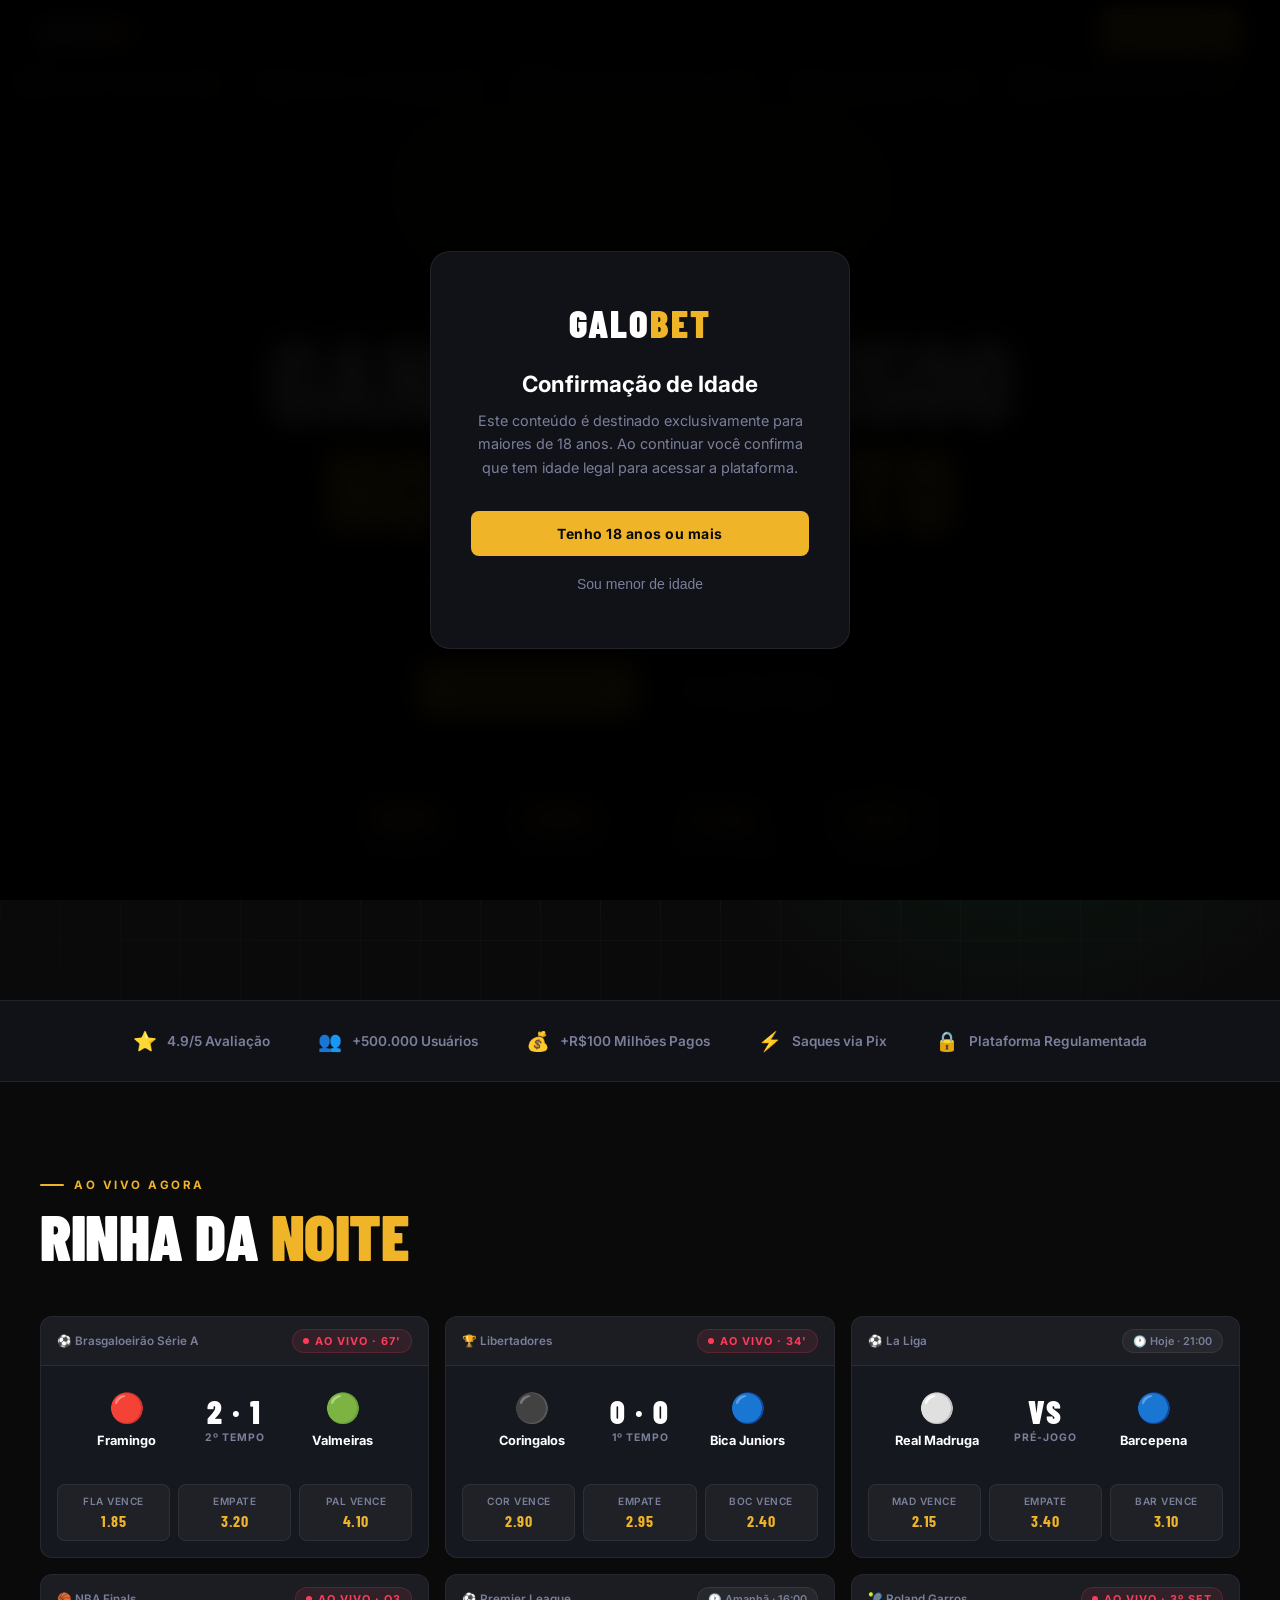
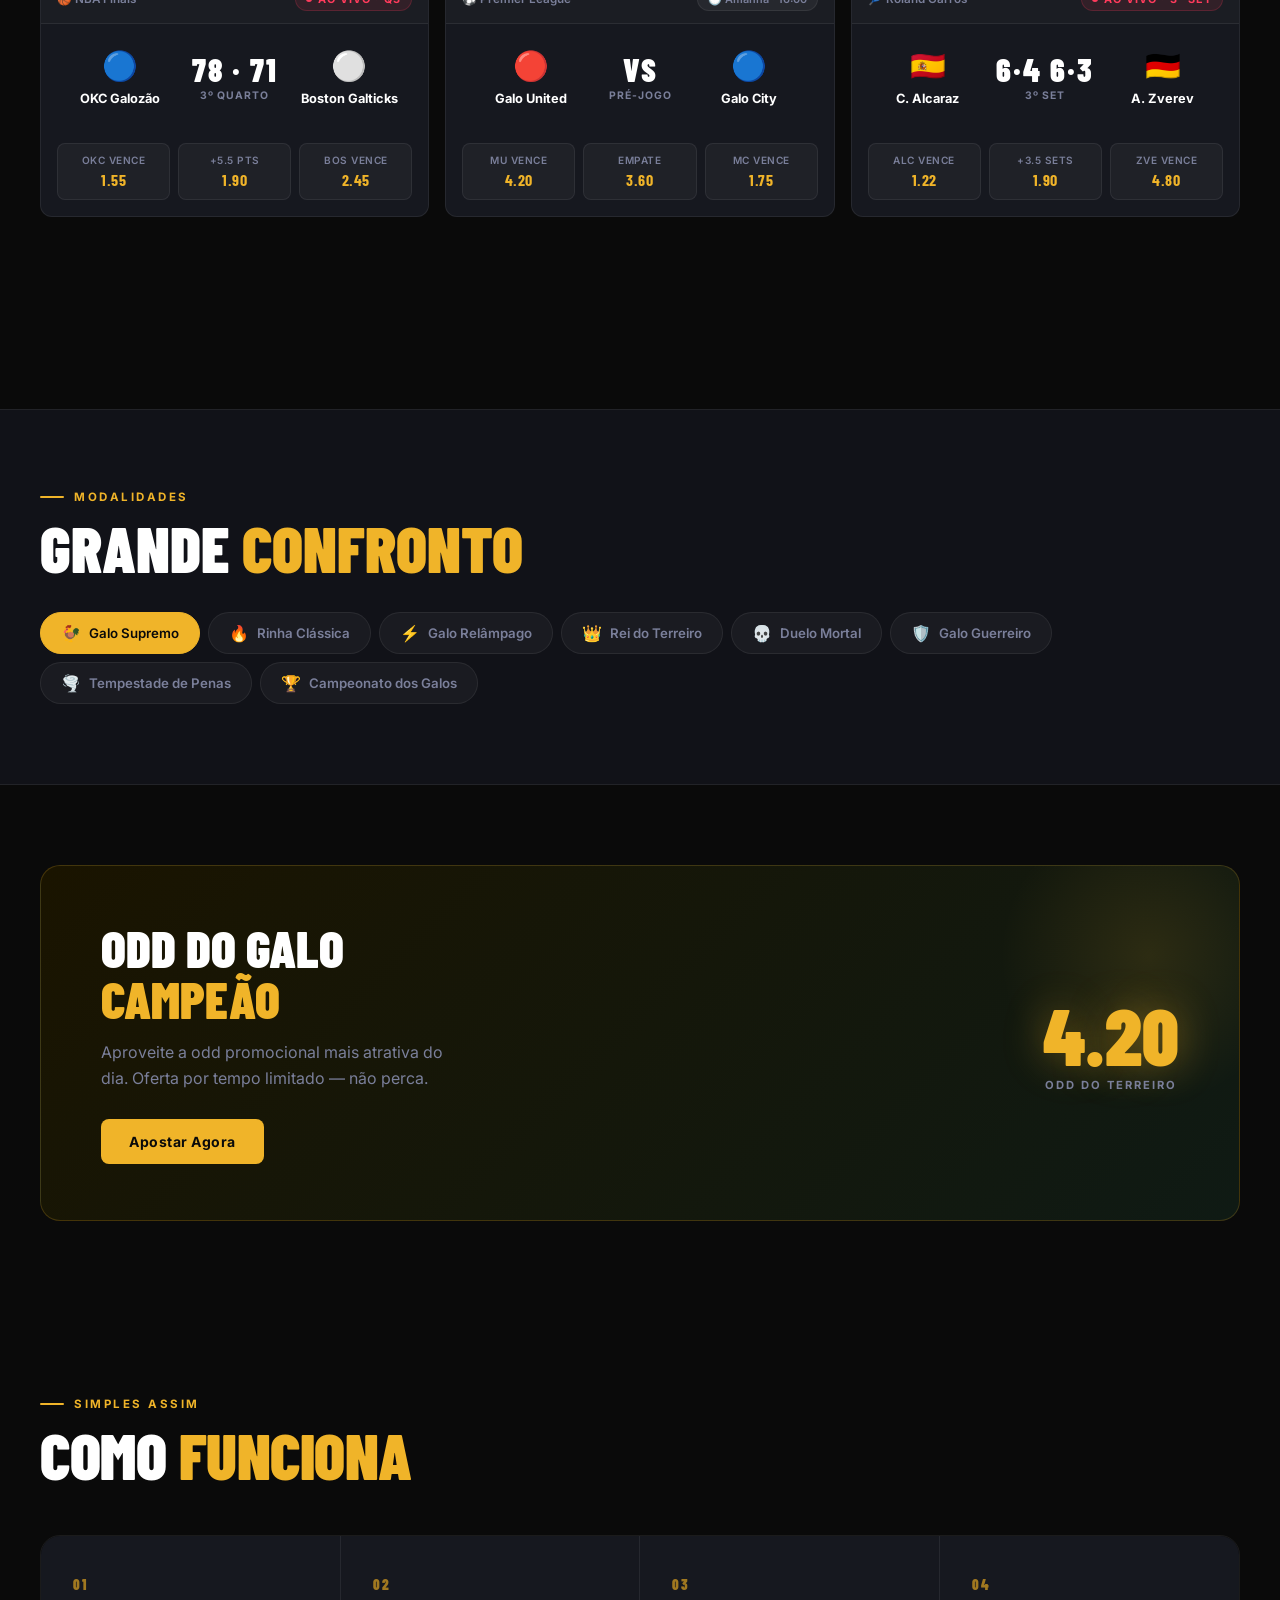
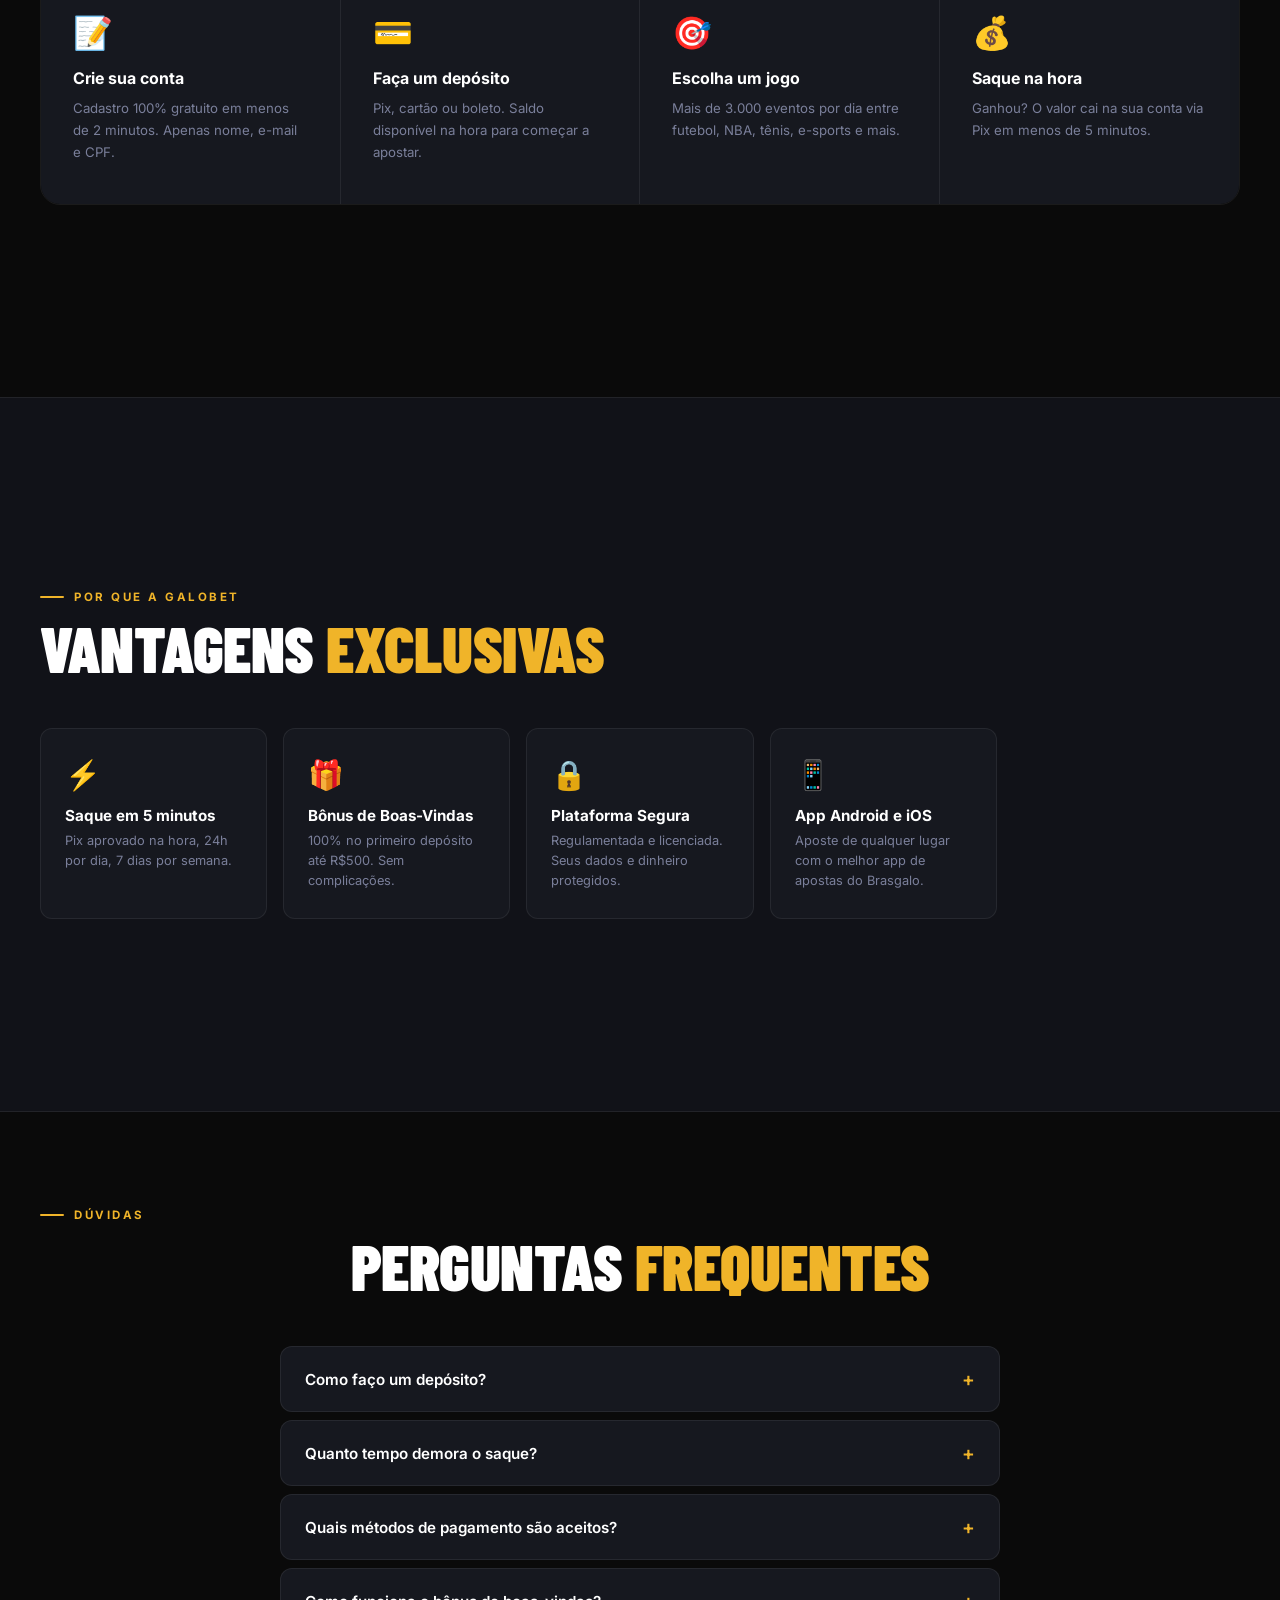
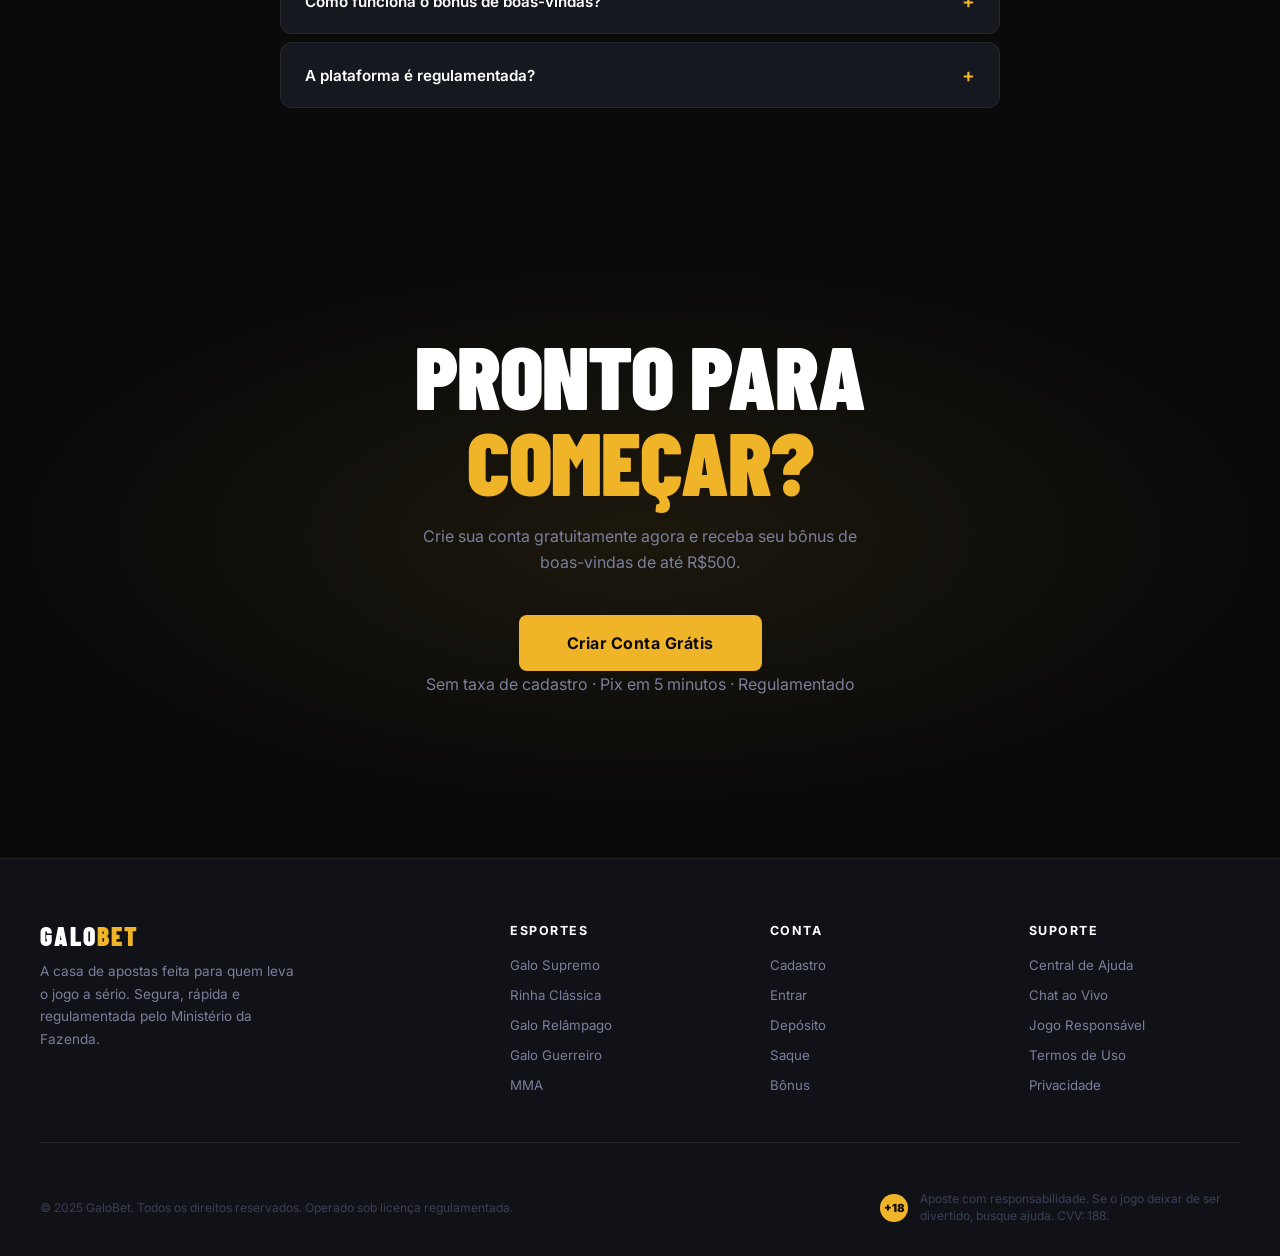
==== index.html @ be224ab7 "Deploy: prepara projeto para Vercel" ====
<!DOCTYPE html>
<html lang="pt-BR">
<head>
<meta charset="UTF-8"/>
<meta name="viewport" content="width=device-width, initial-scale=1.0"/>
<title>GaloBet – Aposte com Garra</title>
<link href="https://fonts.googleapis.com/css2?family=Oswald:wght@400;500;600;700&family=Inter:wght@400;500;600;700&family=Barlow+Condensed:wght@700;800;900&display=swap" rel="stylesheet"/>
<style>
  *, *::before, *::after { box-sizing: border-box; margin: 0; padding: 0; }

  :root {
    --black:    #0a0a0a;
    --surface:  #111218;
    --card:     #16181f;
    --border:   rgba(255,255,255,0.07);
    --gold:     #f0b429;
    --gold-dim: #a07820;
    --green:    #1fc86b;
    --red:      #ff3b5c;
    --white:    #ffffff;
    --muted:    #7a7f9a;
    --font-display: 'Barlow Condensed', 'Oswald', sans-serif;
    --font-body:    'Inter', sans-serif;
    --radius:   12px;
    --radius-lg: 20px;
  }

  html { scroll-behavior: smooth; }

  body {
    background: var(--black);
    color: var(--white);
    font-family: var(--font-body);
    overflow-x: hidden;
    -webkit-font-smoothing: antialiased;
  }

  a { text-decoration: none; color: inherit; }
  ul { list-style: none; }
  img { display: block; max-width: 100%; }

  /* ─── AGE GATE ─── */
  #ageGate {
    position: fixed; inset: 0;
    background: rgba(0,0,0,.96);
    backdrop-filter: blur(12px);
    display: flex; align-items: center; justify-content: center;
    z-index: 9999;
    padding: 20px;
  }
  .age-modal {
    background: var(--surface);
    border: 1px solid var(--border);
    border-radius: var(--radius-lg);
    padding: 48px 40px;
    max-width: 420px;
    width: 100%;
    text-align: center;
  }
  .age-logo {
    font-family: var(--font-display);
    font-size: 2.4rem;
    font-weight: 900;
    letter-spacing: 2px;
    margin-bottom: 24px;
  }
  .age-logo span { color: var(--gold); }
  .age-modal h2 { font-size: 1.4rem; margin-bottom: 12px; }
  .age-modal p { color: var(--muted); font-size: .9rem; line-height: 1.6; margin-bottom: 32px; }
  .age-buttons { display: flex; flex-direction: column; gap: 12px; }

  /* ─── BUTTONS ─── */
  .btn-primary {
    display: inline-flex; align-items: center; justify-content: center; gap: 8px;
    background: var(--gold);
    color: var(--black);
    font-family: var(--font-body);
    font-weight: 700;
    font-size: .875rem;
    letter-spacing: .5px;
    padding: 14px 28px;
    border-radius: 8px;
    border: none;
    cursor: pointer;
    transition: background .2s, transform .15s, box-shadow .2s;
  }
  .btn-primary:hover { background: #ffc835; transform: translateY(-1px); box-shadow: 0 8px 24px rgba(240,180,41,.3); }
  .btn-outline {
    display: inline-flex; align-items: center; justify-content: center;
    background: transparent;
    color: var(--white);
    font-family: var(--font-body);
    font-weight: 600;
    font-size: .875rem;
    padding: 13px 28px;
    border-radius: 8px;
    border: 1px solid rgba(255,255,255,.2);
    cursor: pointer;
    transition: border-color .2s, background .2s;
  }
  .btn-outline:hover { border-color: rgba(255,255,255,.5); background: rgba(255,255,255,.05); }
  .btn-ghost {
    background: transparent; border: none;
    color: var(--muted); font-size: .875rem; font-weight: 500; cursor: pointer;
    padding: 8px; transition: color .2s;
  }
  .btn-ghost:hover { color: var(--white); }

  /* ─── NAV ─── */
  nav {
    position: fixed; top: 0; left: 0; right: 0; z-index: 100;
    display: flex; align-items: center; justify-content: space-between;
    padding: 0 40px;
    height: 64px;
    background: rgba(10,10,10,.85);
    backdrop-filter: blur(16px);
    border-bottom: 1px solid var(--border);
  }
  .logo {
    font-family: var(--font-display);
    font-size: 1.6rem;
    font-weight: 900;
    letter-spacing: 2px;
    line-height: 1;
  }
  .logo span { color: var(--gold); }
  .nav-links { display: flex; gap: 32px; }
  .nav-links a {
    font-size: .85rem; font-weight: 500; letter-spacing: .3px;
    color: var(--muted); transition: color .2s;
  }
  .nav-links a:hover { color: var(--white); }
  .nav-right { display: flex; gap: 10px; align-items: center; }

  /* ─── TICKER ─── */
  .ticker-wrap {
    margin-top: 64px;
    background: var(--surface);
    border-bottom: 1px solid var(--border);
    overflow: hidden;
    padding: 10px 0;
  }
  .ticker-track {
    display: flex; gap: 0;
    animation: ticker 32s linear infinite;
    white-space: nowrap;
  }
  .ticker-item {
    display: inline-flex; align-items: center; gap: 6px;
    font-size: .78rem; font-weight: 500;
    color: var(--muted);
    padding: 0 24px;
    border-right: 1px solid var(--border);
  }
  .ticker-item strong { color: var(--gold); }
  .ticker-live { color: var(--green); font-weight: 700; font-size: .7rem; letter-spacing: .5px; }
  @keyframes ticker { 0% { transform: translateX(0); } 100% { transform: translateX(-50%); } }

  /* ─── HERO ─── */
  .hero {
    min-height: 100vh;
    display: flex; flex-direction: column; align-items: center; justify-content: center;
    text-align: center;
    padding: 120px 40px 80px;
    position: relative;
    overflow: hidden;
  }
  .hero::before {
    content: '';
    position: absolute; inset: 0;
    background: 
      radial-gradient(ellipse 80% 60% at 50% 10%, rgba(240,180,41,.12) 0%, transparent 70%),
      radial-gradient(ellipse 40% 40% at 80% 80%, rgba(31,200,107,.06) 0%, transparent 60%);
    pointer-events: none;
  }
  .hero-grid-bg {
    position: absolute; inset: 0;
    background-image: 
      linear-gradient(rgba(255,255,255,.03) 1px, transparent 1px),
      linear-gradient(90deg, rgba(255,255,255,.03) 1px, transparent 1px);
    background-size: 60px 60px;
    pointer-events: none;
    mask-image: radial-gradient(ellipse 80% 80% at 50% 50%, black 40%, transparent 100%);
  }
  .hero-eyebrow {
    display: inline-flex; align-items: center; gap: 8px;
    background: rgba(240,180,41,.1);
    border: 1px solid rgba(240,180,41,.25);
    color: var(--gold);
    font-size: .78rem; font-weight: 700; letter-spacing: 1.5px;
    text-transform: uppercase;
    padding: 6px 16px; border-radius: 100px;
    margin-bottom: 28px;
    position: relative;
  }
  .hero h1 {
    font-family: var(--font-display);
    font-size: clamp(3.5rem, 9vw, 8rem);
    font-weight: 900;
    line-height: .95;
    letter-spacing: -1px;
    text-transform: uppercase;
    margin-bottom: 24px;
    position: relative;
  }
  .hero h1 em {
    font-style: normal;
    color: var(--gold);
    display: block;
  }
  .hero-sub {
    font-size: clamp(.95rem, 2vw, 1.1rem);
    color: var(--muted);
    max-width: 520px;
    line-height: 1.65;
    margin-bottom: 40px;
    position: relative;
  }
  .hero-cta {
    display: flex; gap: 12px; flex-wrap: wrap; justify-content: center;
    margin-bottom: 64px;
    position: relative;
  }
  .hero-cta .btn-primary { padding: 16px 36px; font-size: 1rem; }
  .hero-cta .btn-outline { padding: 15px 36px; font-size: 1rem; }
  .hero-stats {
    display: flex; gap: 0;
    border: 1px solid var(--border);
    border-radius: var(--radius);
    overflow: hidden;
    position: relative;
  }
  .stat-item {
    padding: 20px 36px;
    text-align: center;
    border-right: 1px solid var(--border);
    background: rgba(255,255,255,.03);
  }
  .stat-item:last-child { border-right: none; }
  .stat-num {
    font-family: var(--font-display);
    font-size: 2rem; font-weight: 700;
    color: var(--gold);
    line-height: 1;
    margin-bottom: 4px;
  }
  .stat-label { font-size: .75rem; color: var(--muted); font-weight: 500; letter-spacing: .5px; }

  /* ─── TRUST BAR ─── */
  .trust-bar {
    background: var(--surface);
    border-top: 1px solid var(--border);
    border-bottom: 1px solid var(--border);
    padding: 28px 40px;
    display: flex; justify-content: center; align-items: center;
    gap: 48px; flex-wrap: wrap;
  }
  .trust-item {
    display: flex; align-items: center; gap: 10px;
    font-size: .85rem; font-weight: 600; color: var(--muted);
  }
  .trust-icon { font-size: 1.2rem; }

  /* ─── SECTION BASE ─── */
  .section {
    padding: 96px 40px;
    max-width: 1280px;
    margin: 0 auto;
  }
  .section-full { padding: 96px 0; }
  .section-label {
    font-size: .72rem; font-weight: 700;
    letter-spacing: 2.5px; text-transform: uppercase;
    color: var(--gold);
    margin-bottom: 12px;
    display: flex; align-items: center; gap: 10px;
  }
  .section-label::before {
    content: '';
    display: inline-block;
    width: 24px; height: 2px;
    background: var(--gold);
    border-radius: 2px;
  }
  .section h2 {
    font-family: var(--font-display);
    font-size: clamp(2.4rem, 5vw, 4.5rem);
    font-weight: 900;
    text-transform: uppercase;
    line-height: 1;
    letter-spacing: -.5px;
    margin-bottom: 48px;
  }
  .section h2 em { font-style: normal; color: var(--gold); }

  /* ─── MATCHES ─── */
  .matches-grid {
    display: grid;
    grid-template-columns: repeat(auto-fill, minmax(340px, 1fr));
    gap: 16px;
  }
  .match-card {
    background: var(--card);
    border: 1px solid var(--border);
    border-radius: var(--radius);
    overflow: hidden;
    transition: border-color .2s, transform .2s;
  }
  .match-card:hover { border-color: rgba(240,180,41,.3); transform: translateY(-2px); }
  .match-header {
    display: flex; justify-content: space-between; align-items: center;
    padding: 12px 16px;
    border-bottom: 1px solid var(--border);
    background: rgba(255,255,255,.02);
  }
  .league-tag { font-size: .73rem; font-weight: 600; color: var(--muted); }
  .live-badge {
    display: flex; align-items: center; gap: 6px;
    background: rgba(255,59,92,.1);
    border: 1px solid rgba(255,59,92,.2);
    color: var(--red);
    font-size: .68rem; font-weight: 700; letter-spacing: 1px;
    padding: 4px 10px; border-radius: 100px;
    text-transform: uppercase;
  }
  .live-dot {
    width: 6px; height: 6px;
    background: var(--red);
    border-radius: 50%;
    animation: pulse-red 1s infinite;
  }
  @keyframes pulse-red { 0%,100%{opacity:1} 50%{opacity:.3} }
  .soon-badge {
    background: rgba(255,255,255,.05);
    border: 1px solid var(--border);
    color: var(--muted);
    font-size: .68rem; font-weight: 600;
    padding: 4px 10px; border-radius: 100px;
  }
  .match-body {
    display: flex; align-items: center; justify-content: space-between;
    padding: 24px 20px;
    gap: 12px;
  }
  .team { display: flex; flex-direction: column; align-items: center; gap: 8px; flex: 1; }
  .team-shield { font-size: 1.8rem; }
  .team-name { font-size: .8rem; font-weight: 700; text-align: center; line-height: 1.2; }
  .vs-block { display: flex; flex-direction: column; align-items: center; gap: 4px; }
  .vs-score {
    font-family: var(--font-display);
    font-size: 2rem; font-weight: 900;
    letter-spacing: 2px;
    color: var(--white);
    line-height: 1;
  }
  .vs-time { font-size: .65rem; font-weight: 700; letter-spacing: 1px; color: var(--muted); text-transform: uppercase; }
  .match-odds {
    display: grid; grid-template-columns: repeat(3, 1fr); gap: 8px;
    padding: 12px 16px 16px;
  }
  .odd-btn {
    background: rgba(255,255,255,.04);
    border: 1px solid var(--border);
    border-radius: 8px;
    padding: 10px 6px;
    text-align: center;
    cursor: pointer;
    transition: background .15s, border-color .15s;
  }
  .odd-btn:hover { background: rgba(240,180,41,.12); border-color: rgba(240,180,41,.4); }
  .odd-label { font-size: .63rem; font-weight: 600; color: var(--muted); margin-bottom: 4px; letter-spacing: .5px; text-transform: uppercase; }
  .odd-val { font-size: 1rem; font-weight: 700; color: var(--gold); font-family: var(--font-display); letter-spacing: .5px; }

  /* ─── SPORTS TABS ─── */
  .sports-section {
    background: var(--surface);
    border-top: 1px solid var(--border);
    border-bottom: 1px solid var(--border);
    padding: 80px 40px;
  }
  .sports-inner { max-width: 1280px; margin: 0 auto; }
  .sports-tabs {
    display: flex; flex-wrap: wrap; gap: 8px;
  }
  .tab {
    display: flex; align-items: center; gap: 8px;
    background: rgba(255,255,255,.04);
    border: 1px solid var(--border);
    color: var(--muted);
    font-family: var(--font-body);
    font-size: .83rem; font-weight: 600;
    padding: 10px 20px; border-radius: 100px;
    cursor: pointer;
    transition: all .2s;
  }
  .tab:hover { background: rgba(255,255,255,.08); color: var(--white); }
  .tab.active {
    background: var(--gold); color: var(--black);
    border-color: var(--gold);
  }
  .tab-icon { font-size: 1rem; }

  /* ─── PROMO BAND ─── */
  .promo-wrap { padding: 0 40px; max-width: 1280px; margin: 0 auto; }
  .promo-band {
    background: linear-gradient(135deg, #1a1400 0%, #0f1a14 100%);
    border: 1px solid rgba(240,180,41,.2);
    border-radius: var(--radius-lg);
    padding: 56px 60px;
    display: flex; justify-content: space-between; align-items: center; gap: 48px;
    position: relative; overflow: hidden;
  }
  .promo-band::before {
    content: '';
    position: absolute; top: -60px; right: -60px;
    width: 300px; height: 300px;
    background: radial-gradient(circle, rgba(240,180,41,.12) 0%, transparent 70%);
    border-radius: 50%;
    pointer-events: none;
  }
  .promo-text { position: relative; }
  .promo-text h3 {
    font-family: var(--font-display);
    font-size: clamp(2rem, 4vw, 3.2rem);
    font-weight: 900;
    text-transform: uppercase;
    line-height: 1;
    margin-bottom: 16px;
  }
  .promo-text h3 em { font-style: normal; color: var(--gold); }
  .promo-text p { color: var(--muted); max-width: 360px; line-height: 1.6; margin-bottom: 28px; }
  .promo-bonus { position: relative; text-align: center; flex-shrink: 0; }
  .bonus-amount {
    font-family: var(--font-display);
    font-size: 5rem; font-weight: 900;
    color: var(--gold);
    line-height: 1;
    text-shadow: 0 0 40px rgba(240,180,41,.4);
  }
  .bonus-label {
    font-size: .7rem; font-weight: 700; letter-spacing: 2px;
    color: var(--muted); text-transform: uppercase;
    margin-top: 4px;
  }

  /* ─── STEPS ─── */
  .steps-grid {
    display: grid;
    grid-template-columns: repeat(4, 1fr);
    gap: 0;
    border: 1px solid var(--border);
    border-radius: var(--radius-lg);
    overflow: hidden;
  }
  .step-card {
    background: var(--card);
    padding: 40px 32px;
    border-right: 1px solid var(--border);
    transition: background .2s;
    position: relative;
  }
  .step-card:last-child { border-right: none; }
  .step-card:hover { background: rgba(240,180,41,.04); }
  .step-num {
    font-family: var(--font-display);
    font-size: .9rem; font-weight: 900;
    color: var(--gold-dim);
    letter-spacing: 2px;
    margin-bottom: 20px;
  }
  .step-icon { font-size: 2rem; margin-bottom: 16px; }
  .step-title { font-size: 1rem; font-weight: 700; margin-bottom: 10px; }
  .step-desc { font-size: .83rem; color: var(--muted); line-height: 1.65; }
  .step-connector {
    position: absolute; top: 40px; right: -1px;
    width: 1px; height: 32px;
    background: var(--gold);
    opacity: .3;
  }

  /* ─── BENEFITS ─── */
  .benefits-grid {
    display: grid;
    grid-template-columns: repeat(auto-fill, minmax(220px, 1fr));
    gap: 16px;
  }
  .benefit-card {
    background: var(--card);
    border: 1px solid var(--border);
    border-radius: var(--radius);
    padding: 28px 24px;
    transition: border-color .2s;
  }
  .benefit-card:hover { border-color: rgba(240,180,41,.3); }
  .benefit-icon { font-size: 1.8rem; margin-bottom: 14px; }
  .benefit-title { font-size: .95rem; font-weight: 700; margin-bottom: 6px; }
  .benefit-desc { font-size: .8rem; color: var(--muted); line-height: 1.55; }

  /* ─── FAQ ─── */
  .faq-wrap { max-width: 720px; margin: 0 auto; }
  .faq-item {
    background: var(--card);
    border: 1px solid var(--border);
    border-radius: var(--radius);
    margin-bottom: 8px;
    overflow: hidden;
  }
  .faq-q {
    display: flex; justify-content: space-between; align-items: center;
    padding: 20px 24px;
    font-size: .95rem; font-weight: 600; cursor: pointer;
    transition: background .15s;
  }
  .faq-q:hover { background: rgba(255,255,255,.03); }
  .faq-icon { font-size: 1.2rem; color: var(--gold); transition: transform .25s; }
  .faq-a {
    padding: 0 24px;
    font-size: .85rem; color: var(--muted); line-height: 1.65;
    max-height: 0; overflow: hidden;
    transition: max-height .3s ease, padding .3s ease;
  }
  .faq-item.open .faq-a { max-height: 200px; padding: 0 24px 20px; }
  .faq-item.open .faq-icon { transform: rotate(45deg); }

  /* ─── FINAL CTA ─── */
  .final-cta {
    padding: 120px 40px;
    text-align: center;
    position: relative;
    overflow: hidden;
  }
  .final-cta::before {
    content: '';
    position: absolute; inset: 0;
    background: radial-gradient(ellipse 70% 60% at 50% 50%, rgba(240,180,41,.08) 0%, transparent 70%);
    pointer-events: none;
  }
  .final-cta h2 {
    font-family: var(--font-display);
    font-size: clamp(3rem, 7vw, 6.5rem);
    font-weight: 900;
    text-transform: uppercase;
    line-height: .95;
    letter-spacing: -1px;
    margin-bottom: 20px;
    position: relative;
  }
  .final-cta h2 em { font-style: normal; color: var(--gold); display: block; }
  .final-cta p { font-size: 1rem; color: var(--muted); max-width: 480px; margin: 0 auto 40px; line-height: 1.65; position: relative; }
  .final-cta .btn-primary { padding: 18px 48px; font-size: 1rem; position: relative; }
  .final-cta-note { font-size: .75rem; color: #4a5066; margin-top: 20px; position: relative; }

  /* ─── FOOTER ─── */
  footer {
    background: var(--surface);
    border-top: 1px solid var(--border);
    padding: 64px 40px 32px;
  }
  .footer-inner {
    max-width: 1280px; margin: 0 auto;
    display: grid; grid-template-columns: 2fr 1fr 1fr 1fr; gap: 48px;
    margin-bottom: 48px;
    padding-bottom: 48px;
    border-bottom: 1px solid var(--border);
  }
  .footer-brand p { font-size: .85rem; color: var(--muted); line-height: 1.65; margin-top: 12px; max-width: 260px; }
  .footer-col h4 { font-size: .78rem; font-weight: 700; letter-spacing: 1.5px; text-transform: uppercase; color: var(--white); margin-bottom: 16px; }
  .footer-col ul { display: flex; flex-direction: column; gap: 10px; }
  .footer-col a { font-size: .83rem; color: var(--muted); transition: color .2s; }
  .footer-col a:hover { color: var(--white); }
  .footer-bottom {
    max-width: 1280px; margin: 0 auto;
    display: flex; justify-content: space-between; align-items: center; flex-wrap: wrap; gap: 16px;
  }
  .footer-bottom p { font-size: .75rem; color: #3a4055; }
  .footer-responsible { display: flex; align-items: center; gap: 12px; }
  .age-badge {
    background: var(--gold); color: var(--black);
    font-weight: 900; font-size: .7rem;
    width: 28px; height: 28px;
    border-radius: 50%;
    display: flex; align-items: center; justify-content: center;
    flex-shrink: 0;
  }
  .resp-text { font-size: .72rem; color: #3a4055; max-width: 320px; line-height: 1.4; }

  /* ─── RESPONSIVE ─── */
  @media (max-width: 960px) {
    nav { padding: 0 20px; }
    .nav-links { display: none; }
    .hero { padding: 100px 24px 64px; }
    .hero-stats { flex-direction: column; border: none; gap: 0; }
    .stat-item { border-right: none; border-bottom: 1px solid var(--border); }
    .stat-item:last-child { border-bottom: none; }
    .section { padding: 64px 24px; }
    .steps-grid { grid-template-columns: 1fr 1fr; }
    .step-card { border-bottom: 1px solid var(--border); }
    .step-card:nth-child(even) { border-right: none; }
    .footer-inner { grid-template-columns: 1fr 1fr; }
    .promo-band { flex-direction: column; padding: 40px 32px; text-align: center; }
    .sports-section { padding: 56px 24px; }
    .trust-bar { padding: 20px 24px; gap: 24px; }
  }
  @media (max-width: 600px) {
    nav { padding: 0 16px; }
    .hero { padding: 90px 16px 56px; }
    .section { padding: 56px 16px; }
    .steps-grid { grid-template-columns: 1fr; }
    .step-card { border-right: none; }
    .matches-grid { grid-template-columns: 1fr; }
    .footer-inner { grid-template-columns: 1fr; }
    .footer-bottom { flex-direction: column; align-items: flex-start; }
    .promo-band { padding: 32px 20px; }
    .final-cta { padding: 80px 16px; }
    .promo-wrap { padding: 0 16px; }
    .trust-bar { padding: 20px 16px; }
    .sports-section { padding: 56px 16px; }
  }

  @media (prefers-reduced-motion: reduce) {
    .ticker-track { animation: none; }
    * { animation-duration: .01ms !important; transition-duration: .01ms !important; }
  }
</style>
</head>
<body>

<!-- AGE GATE -->
<div id="ageGate">
  <div class="age-modal">
    <div class="age-logo">GALO<span>BET</span></div>
    <h2>Confirmação de Idade</h2>
    <p>Este conteúdo é destinado exclusivamente para maiores de 18 anos. Ao continuar você confirma que tem idade legal para acessar a plataforma.</p>
    <div class="age-buttons">
      <button id="confirmAge" class="btn-primary">Tenho 18 anos ou mais</button>
      <button id="denyAge" class="btn-ghost">Sou menor de idade</button>
    </div>
  </div>
</div>

<!-- NAV -->
<nav>
  <div class="logo">GALO<span>BET</span></div>
  <ul class="nav-links">
    <li><a href="#jogos">Jogos</a></li>
    <li><a href="#esportes">Esportes</a></li>
    <li><a href="#bonus">Bônus</a></li>
    <li><a href="#como-funciona">Como Funciona</a></li>
  </ul>
  <div class="nav-right">
    <button class="btn-ghost">Entrar</button>
    <a href="#" class="btn-primary">Criar Conta</a>
  </div>
</nav>

<!-- TICKER -->
<div class="ticker-wrap">
  <div class="ticker-track">
    <span class="ticker-item">⚽ Framingo vs Valmeiras &nbsp;<strong>2.10</strong></span>
    <span class="ticker-item">🏀 NBA Finals — OKC vs BOS &nbsp;<strong>1.85</strong></span>
    <span class="ticker-item">⚽ Real Madruga vs Barcepena &nbsp;<strong>3.40</strong></span>
    <span class="ticker-item">🎾 Roland Garros Final &nbsp;<strong>1.60</strong></span>
    <span class="ticker-item">⚽ Brasgalo vs Argenfrango &nbsp;<strong>2.75</strong></span>
    <span class="ticker-item">🏆 Libertadores — Quartas &nbsp;<span class="ticker-live">● AO VIVO</span></span>
    <span class="ticker-item">⚽ Framingo vs Valmeiras &nbsp;<strong>2.10</strong></span>
    <span class="ticker-item">🏀 NBA Finals — OKC vs BOS &nbsp;<strong>1.85</strong></span>
    <span class="ticker-item">⚽ Real Madruga vs Barcepena &nbsp;<strong>3.40</strong></span>
    <span class="ticker-item">🎾 Roland Garros Final &nbsp;<strong>1.60</strong></span>
    <span class="ticker-item">⚽ Brasgalo vs Argenfrango &nbsp;<strong>2.75</strong></span>
    <span class="ticker-item">🏆 Libertadores — Quartas &nbsp;<span class="ticker-live">● AO VIVO</span></span>
  </div>
</div>

<!-- HERO -->
<section class="hero">
  <div class="hero-grid-bg"></div>
  <span class="hero-eyebrow">🔥 Casa de Apostas #1 do Brasgalo</span>
  <h1>
    GANHE ATÉ R$500<br>
    <em>NO 1º DEPÓSITO</em>
  </h1>
  <p class="hero-sub">
    Framingo × Valmeiras. Odds especiais e apostas ao vivo no confronto mais aguardado da rodada.
  </p>
  <div class="hero-cta">
    <a href="#" class="btn-primary">Criar Conta Grátis</a>
    <a href="#jogos" class="btn-outline">Ver Jogos de Hoje</a>
  </div>
  <div class="hero-stats">
    <div class="stat-item">
      <div class="stat-num">500K+</div>
      <div class="stat-label">Apostadores</div>
    </div>
    <div class="stat-item">
      <div class="stat-num">3.000+</div>
      <div class="stat-label">Eventos / dia</div>
    </div>
    <div class="stat-item">
      <div class="stat-num">5 min</div>
      <div class="stat-label">Tempo de saque</div>
    </div>
    <div class="stat-item">
      <div class="stat-num">4.9★</div>
      <div class="stat-label">Avaliação</div>
    </div>
  </div>
</section>

<!-- TRUST BAR -->
<div class="trust-bar">
  <div class="trust-item"><span class="trust-icon">⭐</span> 4.9/5 Avaliação</div>
  <div class="trust-item"><span class="trust-icon">👥</span> +500.000 Usuários</div>
  <div class="trust-item"><span class="trust-icon">💰</span> +R$100 Milhões Pagos</div>
  <div class="trust-item"><span class="trust-icon">⚡</span> Saques via Pix</div>
  <div class="trust-item"><span class="trust-icon">🔒</span> Plataforma Regulamentada</div>
</div>

<!-- JOGOS AO VIVO -->
<div class="section-full">
  <div class="section" id="jogos" style="padding-top:0">
    <div class="section-label">Ao Vivo Agora</div>
    <h2>RINHA DA <em>NOITE</em></h2>
    <div class="matches-grid">

      <div class="match-card">
        <div class="match-header">
          <span class="league-tag">⚽ Brasgaloeirão Série A</span>
          <span class="live-badge"><span class="live-dot"></span>AO VIVO · 67'</span>
        </div>
        <div class="match-body">
          <div class="team"><div class="team-shield">🔴</div><div class="team-name">Framingo</div></div>
          <div class="vs-block"><div class="vs-score">2 · 1</div><div class="vs-time">2º Tempo</div></div>
          <div class="team"><div class="team-shield">🟢</div><div class="team-name">Valmeiras</div></div>
        </div>
        <div class="match-odds">
          <div class="odd-btn"><div class="odd-label">FLA Vence</div><div class="odd-val">1.85</div></div>
          <div class="odd-btn"><div class="odd-label">Empate</div><div class="odd-val">3.20</div></div>
          <div class="odd-btn"><div class="odd-label">PAL Vence</div><div class="odd-val">4.10</div></div>
        </div>
      </div>

      <div class="match-card">
        <div class="match-header">
          <span class="league-tag">🏆 Libertadores</span>
          <span class="live-badge"><span class="live-dot"></span>AO VIVO · 34'</span>
        </div>
        <div class="match-body">
          <div class="team"><div class="team-shield">⚫</div><div class="team-name">Coringalos</div></div>
          <div class="vs-block"><div class="vs-score">0 · 0</div><div class="vs-time">1º Tempo</div></div>
          <div class="team"><div class="team-shield">🔵</div><div class="team-name">Bica Juniors</div></div>
        </div>
        <div class="match-odds">
          <div class="odd-btn"><div class="odd-label">COR Vence</div><div class="odd-val">2.90</div></div>
          <div class="odd-btn"><div class="odd-label">Empate</div><div class="odd-val">2.95</div></div>
          <div class="odd-btn"><div class="odd-label">BOC Vence</div><div class="odd-val">2.40</div></div>
        </div>
      </div>

      <div class="match-card">
        <div class="match-header">
          <span class="league-tag">⚽ La Liga</span>
          <span class="soon-badge">🕐 Hoje · 21:00</span>
        </div>
        <div class="match-body">
          <div class="team"><div class="team-shield">⚪</div><div class="team-name">Real Madruga</div></div>
          <div class="vs-block"><div class="vs-score">VS</div><div class="vs-time">Pré-Jogo</div></div>
          <div class="team"><div class="team-shield">🔵</div><div class="team-name">Barcepena</div></div>
        </div>
        <div class="match-odds">
          <div class="odd-btn"><div class="odd-label">MAD Vence</div><div class="odd-val">2.15</div></div>
          <div class="odd-btn"><div class="odd-label">Empate</div><div class="odd-val">3.40</div></div>
          <div class="odd-btn"><div class="odd-label">BAR Vence</div><div class="odd-val">3.10</div></div>
        </div>
      </div>

      <div class="match-card">
        <div class="match-header">
          <span class="league-tag">🏀 NBA Finals</span>
          <span class="live-badge"><span class="live-dot"></span>AO VIVO · Q3</span>
        </div>
        <div class="match-body">
          <div class="team"><div class="team-shield">🔵</div><div class="team-name">OKC Galozão</div></div>
          <div class="vs-block"><div class="vs-score">78 · 71</div><div class="vs-time">3º Quarto</div></div>
          <div class="team"><div class="team-shield">⚪</div><div class="team-name">Boston Galticks</div></div>
        </div>
        <div class="match-odds">
          <div class="odd-btn"><div class="odd-label">OKC Vence</div><div class="odd-val">1.55</div></div>
          <div class="odd-btn"><div class="odd-label">+5.5 pts</div><div class="odd-val">1.90</div></div>
          <div class="odd-btn"><div class="odd-label">BOS Vence</div><div class="odd-val">2.45</div></div>
        </div>
      </div>

      <div class="match-card">
        <div class="match-header">
          <span class="league-tag">⚽ Premier League</span>
          <span class="soon-badge">🕐 Amanhã · 16:00</span>
        </div>
        <div class="match-body">
          <div class="team"><div class="team-shield">🔴</div><div class="team-name">Galo United</div></div>
          <div class="vs-block"><div class="vs-score">VS</div><div class="vs-time">Pré-Jogo</div></div>
          <div class="team"><div class="team-shield">🔵</div><div class="team-name">Galo City</div></div>
        </div>
        <div class="match-odds">
          <div class="odd-btn"><div class="odd-label">MU Vence</div><div class="odd-val">4.20</div></div>
          <div class="odd-btn"><div class="odd-label">Empate</div><div class="odd-val">3.60</div></div>
          <div class="odd-btn"><div class="odd-label">MC Vence</div><div class="odd-val">1.75</div></div>
        </div>
      </div>

      <div class="match-card">
        <div class="match-header">
          <span class="league-tag">🎾 Roland Garros</span>
          <span class="live-badge"><span class="live-dot"></span>AO VIVO · 3º Set</span>
        </div>
        <div class="match-body">
          <div class="team"><div class="team-shield">🇪🇸</div><div class="team-name">C. Alcaraz</div></div>
          <div class="vs-block"><div class="vs-score">6·4 6·3</div><div class="vs-time">3º Set</div></div>
          <div class="team"><div class="team-shield">🇩🇪</div><div class="team-name">A. Zverev</div></div>
        </div>
        <div class="match-odds">
          <div class="odd-btn"><div class="odd-label">ALC Vence</div><div class="odd-val">1.22</div></div>
          <div class="odd-btn"><div class="odd-label">+3.5 sets</div><div class="odd-val">1.90</div></div>
          <div class="odd-btn"><div class="odd-label">ZVE Vence</div><div class="odd-val">4.80</div></div>
        </div>
      </div>

    </div>
  </div>
</div>

<!-- SPORTS TABS -->
<div class="sports-section" id="esportes">
  <div class="sports-inner">
    <div class="section-label">Modalidades</div>
    <h2 style="font-family:var(--font-display);font-size:clamp(2.4rem,5vw,4rem);font-weight:900;text-transform:uppercase;line-height:1;margin-bottom:32px;">
      GRANDE <em style="font-style:normal;color:var(--gold)">CONFRONTO</em>
    </h2>
    <div class="sports-tabs">
<button class="tab active"><span class="tab-icon">🐓</span> Galo Supremo</button>
<button class="tab"><span class="tab-icon">🔥</span> Rinha Clássica</button>
<button class="tab"><span class="tab-icon">⚡</span> Galo Relâmpago</button>
<button class="tab"><span class="tab-icon">👑</span> Rei do Terreiro</button>
<button class="tab"><span class="tab-icon">💀</span> Duelo Mortal</button>
<button class="tab"><span class="tab-icon">🛡️</span> Galo Guerreiro</button>
<button class="tab"><span class="tab-icon">🌪️</span> Tempestade de Penas</button>
<button class="tab"><span class="tab-icon">🏆</span> Campeonato dos Galos</button>
    </div>
  </div>
</div>

<!-- PROMO BANNER -->
<div style="padding:80px 40px" id="bonus">
  <div class="promo-wrap" style="padding:0">
    <div class="promo-band">
      <div class="promo-text">
        <h3>ODD DO GALO<br><em>CAMPEÃO</em></h3>
        <p>Aproveite a odd promocional mais atrativa do dia. Oferta por tempo limitado — não perca.</p>
        <a href="#" class="btn-primary">Apostar Agora</a>
      </div>
      <div class="promo-bonus">
        <div class="bonus-amount">4.20</div>
        <div class="bonus-label">Odd do Terreiro</div>
      </div>
    </div>
  </div>
</div>

<!-- COMO FUNCIONA -->
<div class="section-full" id="como-funciona">
  <div class="section" style="padding-top:0">
    <div class="section-label">Simples assim</div>
    <h2>COMO <em>FUNCIONA</em></h2>
    <div class="steps-grid">
      <div class="step-card">
        <div class="step-num">01</div>
        <div class="step-icon">📝</div>
        <div class="step-title">Crie sua conta</div>
        <div class="step-desc">Cadastro 100% gratuito em menos de 2 minutos. Apenas nome, e-mail e CPF.</div>
      </div>
      <div class="step-card">
        <div class="step-num">02</div>
        <div class="step-icon">💳</div>
        <div class="step-title">Faça um depósito</div>
        <div class="step-desc">Pix, cartão ou boleto. Saldo disponível na hora para começar a apostar.</div>
      </div>
      <div class="step-card">
        <div class="step-num">03</div>
        <div class="step-icon">🎯</div>
        <div class="step-title">Escolha um jogo</div>
        <div class="step-desc">Mais de 3.000 eventos por dia entre futebol, NBA, tênis, e-sports e mais.</div>
      </div>
      <div class="step-card">
        <div class="step-num">04</div>
        <div class="step-icon">💰</div>
        <div class="step-title">Saque na hora</div>
        <div class="step-desc">Ganhou? O valor cai na sua conta via Pix em menos de 5 minutos.</div>
      </div>
    </div>
  </div>
</div>

<!-- BENEFITS -->
<div class="section-full" style="background:var(--surface);border-top:1px solid var(--border);border-bottom:1px solid var(--border)">
  <div class="section" style="padding-top:96px">
    <div class="section-label">Por que a GaloBet</div>
    <h2>VANTAGENS <em>EXCLUSIVAS</em></h2>
    <div class="benefits-grid">
      <div class="benefit-card">
        <div class="benefit-icon">⚡</div>
        <div class="benefit-title">Saque em 5 minutos</div>
        <div class="benefit-desc">Pix aprovado na hora, 24h por dia, 7 dias por semana.</div>
      </div>
      <div class="benefit-card">
        <div class="benefit-icon">🎁</div>
        <div class="benefit-title">Bônus de Boas-Vindas</div>
        <div class="benefit-desc">100% no primeiro depósito até R$500. Sem complicações.</div>
      </div>
      <div class="benefit-card">
        <div class="benefit-icon">🔒</div>
        <div class="benefit-title">Plataforma Segura</div>
        <div class="benefit-desc">Regulamentada e licenciada. Seus dados e dinheiro protegidos.</div>
      </div>
      <div class="benefit-card">
        <div class="benefit-icon">📱</div>
        <div class="benefit-title">App Android e iOS</div>
        <div class="benefit-desc">Aposte de qualquer lugar com o melhor app de apostas do Brasgalo.</div>
      </div>
    </div>
  </div>
</div>

<!-- FAQ -->
<div class="section" style="padding-bottom:96px">
  <div class="section-label">Dúvidas</div>
  <h2 style="text-align:center">PERGUNTAS <em>FREQUENTES</em></h2>
  <div class="faq-wrap">
    <div class="faq-item">
      <div class="faq-q">Como faço um depósito? <span class="faq-icon">+</span></div>
      <div class="faq-a">Acesse sua conta, clique em "Depositar" e escolha entre Pix, cartão de crédito ou boleto bancário. O saldo cai na hora.</div>
    </div>
    <div class="faq-item">
      <div class="faq-q">Quanto tempo demora o saque? <span class="faq-icon">+</span></div>
      <div class="faq-a">Via Pix, saques são processados em até 5 minutos. Via outros métodos, pode levar até 24 horas úteis.</div>
    </div>
    <div class="faq-item">
      <div class="faq-q">Quais métodos de pagamento são aceitos? <span class="faq-icon">+</span></div>
      <div class="faq-a">Aceitamos Pix, boleto bancário, cartões de crédito e débito das principais bandeiras.</div>
    </div>
    <div class="faq-item">
      <div class="faq-q">Como funciona o bônus de boas-vindas? <span class="faq-icon">+</span></div>
      <div class="faq-a">Ao criar sua conta e fazer o primeiro depósito, você recebe 100% do valor em bônus, até R$500. Consulte os termos completos na Central de Ajuda.</div>
    </div>
    <div class="faq-item">
      <div class="faq-q">A plataforma é regulamentada? <span class="faq-icon">+</span></div>
      <div class="faq-a">Sim. A GaloBet opera com licença regulamentada e segue todas as normas exigidas pelo Ministério da Fazenda do Brasgalo.</div>
    </div>
  </div>
</div>

<!-- FINAL CTA -->
<div class="final-cta">
  <h2>PRONTO PARA<br><em>COMEÇAR?</em></h2>
  <p>Crie sua conta gratuitamente agora e receba seu bônus de boas-vindas de até R$500.</p>
  <a href="#" class="btn-primary">Criar Conta Grátis</a>
  <p class="final-cta-note">Sem taxa de cadastro · Pix em 5 minutos · Regulamentado</p>
</div>

<!-- FOOTER -->
<footer>
  <div class="footer-inner">
    <div class="footer-brand">
      <div class="logo">GALO<span>BET</span></div>
      <p>A casa de apostas feita para quem leva o jogo a sério. Segura, rápida e regulamentada pelo Ministério da Fazenda.</p>
    </div>
    <div class="footer-col">
      <h4>Esportes</h4>
      <ul>
        <li><a href="#">Galo Supremo</a></li>
        <li><a href="#">Rinha Clássica</a></li>
        <li><a href="#">Galo Relâmpago</a></li>
        <li><a href="#">Galo Guerreiro</a></li>
        <li><a href="#">MMA</a></li>
      </ul>
    </div>
    <div class="footer-col">
      <h4>Conta</h4>
      <ul>
        <li><a href="#">Cadastro</a></li>
        <li><a href="#">Entrar</a></li>
        <li><a href="#">Depósito</a></li>
        <li><a href="#">Saque</a></li>
        <li><a href="#">Bônus</a></li>
      </ul>
    </div>
    <div class="footer-col">
      <h4>Suporte</h4>
      <ul>
        <li><a href="#">Central de Ajuda</a></li>
        <li><a href="#">Chat ao Vivo</a></li>
        <li><a href="#">Jogo Responsável</a></li>
        <li><a href="#">Termos de Uso</a></li>
        <li><a href="#">Privacidade</a></li>
      </ul>
    </div>
  </div>
  <div class="footer-bottom">
    <p>© 2025 GaloBet. Todos os direitos reservados. Operado sob licença regulamentada.</p>
    <div class="footer-responsible">
      <div class="age-badge">+18</div>
      <p class="resp-text">Aposte com responsabilidade. Se o jogo deixar de ser divertido, busque ajuda. CVV: 188.</p>
    </div>
  </div>
</footer>

<script>
// Age gate
document.getElementById('confirmAge').addEventListener('click', function(){
  document.getElementById('ageGate').style.opacity = '0';
  document.getElementById('ageGate').style.transition = 'opacity .4s';
  setTimeout(function(){ document.getElementById('ageGate').style.display = 'none'; }, 400);
});
document.getElementById('denyAge').addEventListener('click', function(){
  window.location.href = 'https://www.google.com';
});

// Sports tabs
document.querySelectorAll('.tab').forEach(function(tab){
  tab.addEventListener('click', function(){
    document.querySelectorAll('.tab').forEach(function(t){ t.classList.remove('active'); });
    tab.classList.add('active');
  });
});

// Odd buttons
document.querySelectorAll('.odd-btn').forEach(function(btn){
  btn.addEventListener('click', function(){
    btn.style.background = 'rgba(240,180,41,.2)';
    btn.style.borderColor = 'rgba(240,180,41,.6)';
    setTimeout(function(){ btn.style.background = ''; btn.style.borderColor = ''; }, 600);
  });
});

// FAQ accordion
document.querySelectorAll('.faq-q').forEach(function(q){
  q.addEventListener('click', function(){
    var item = q.closest('.faq-item');
    var wasOpen = item.classList.contains('open');
    document.querySelectorAll('.faq-item').forEach(function(i){ i.classList.remove('open'); });
    if(!wasOpen) item.classList.add('open');
  });
});
</script>
</body>
</html>
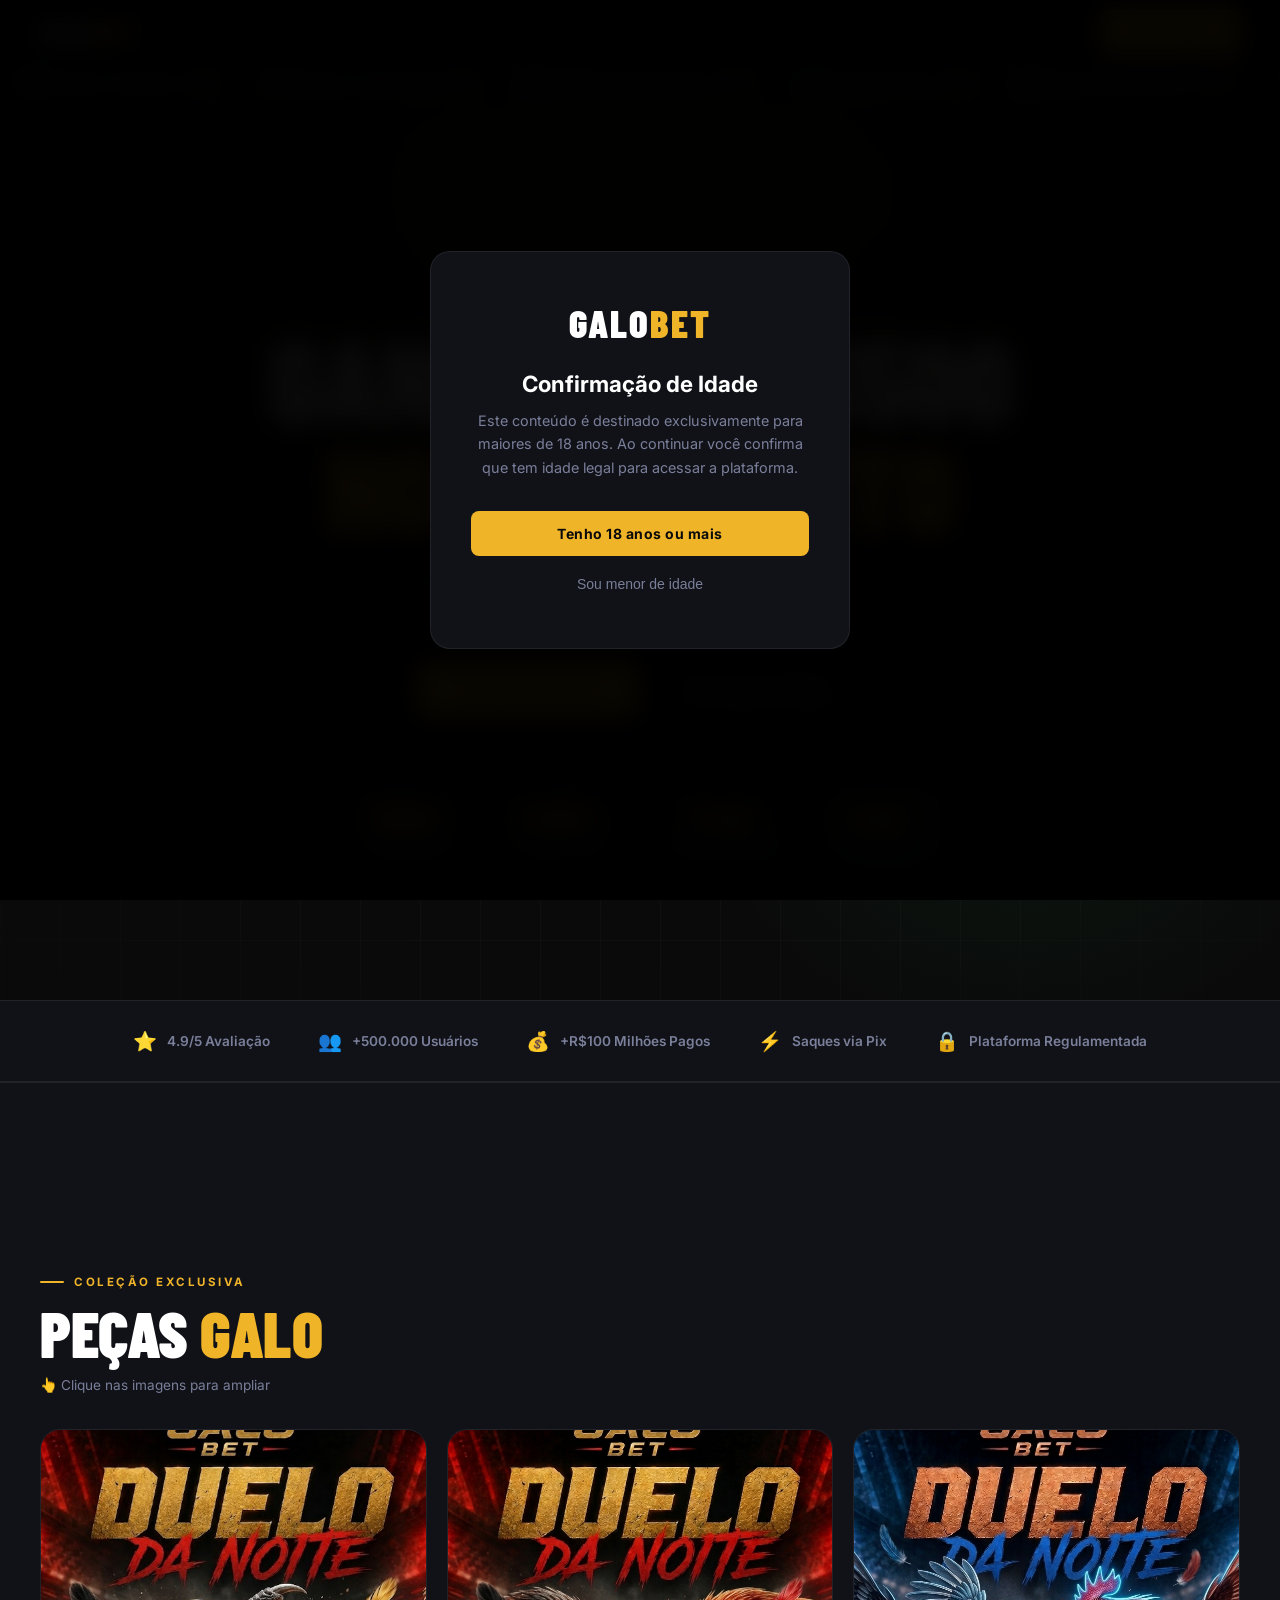
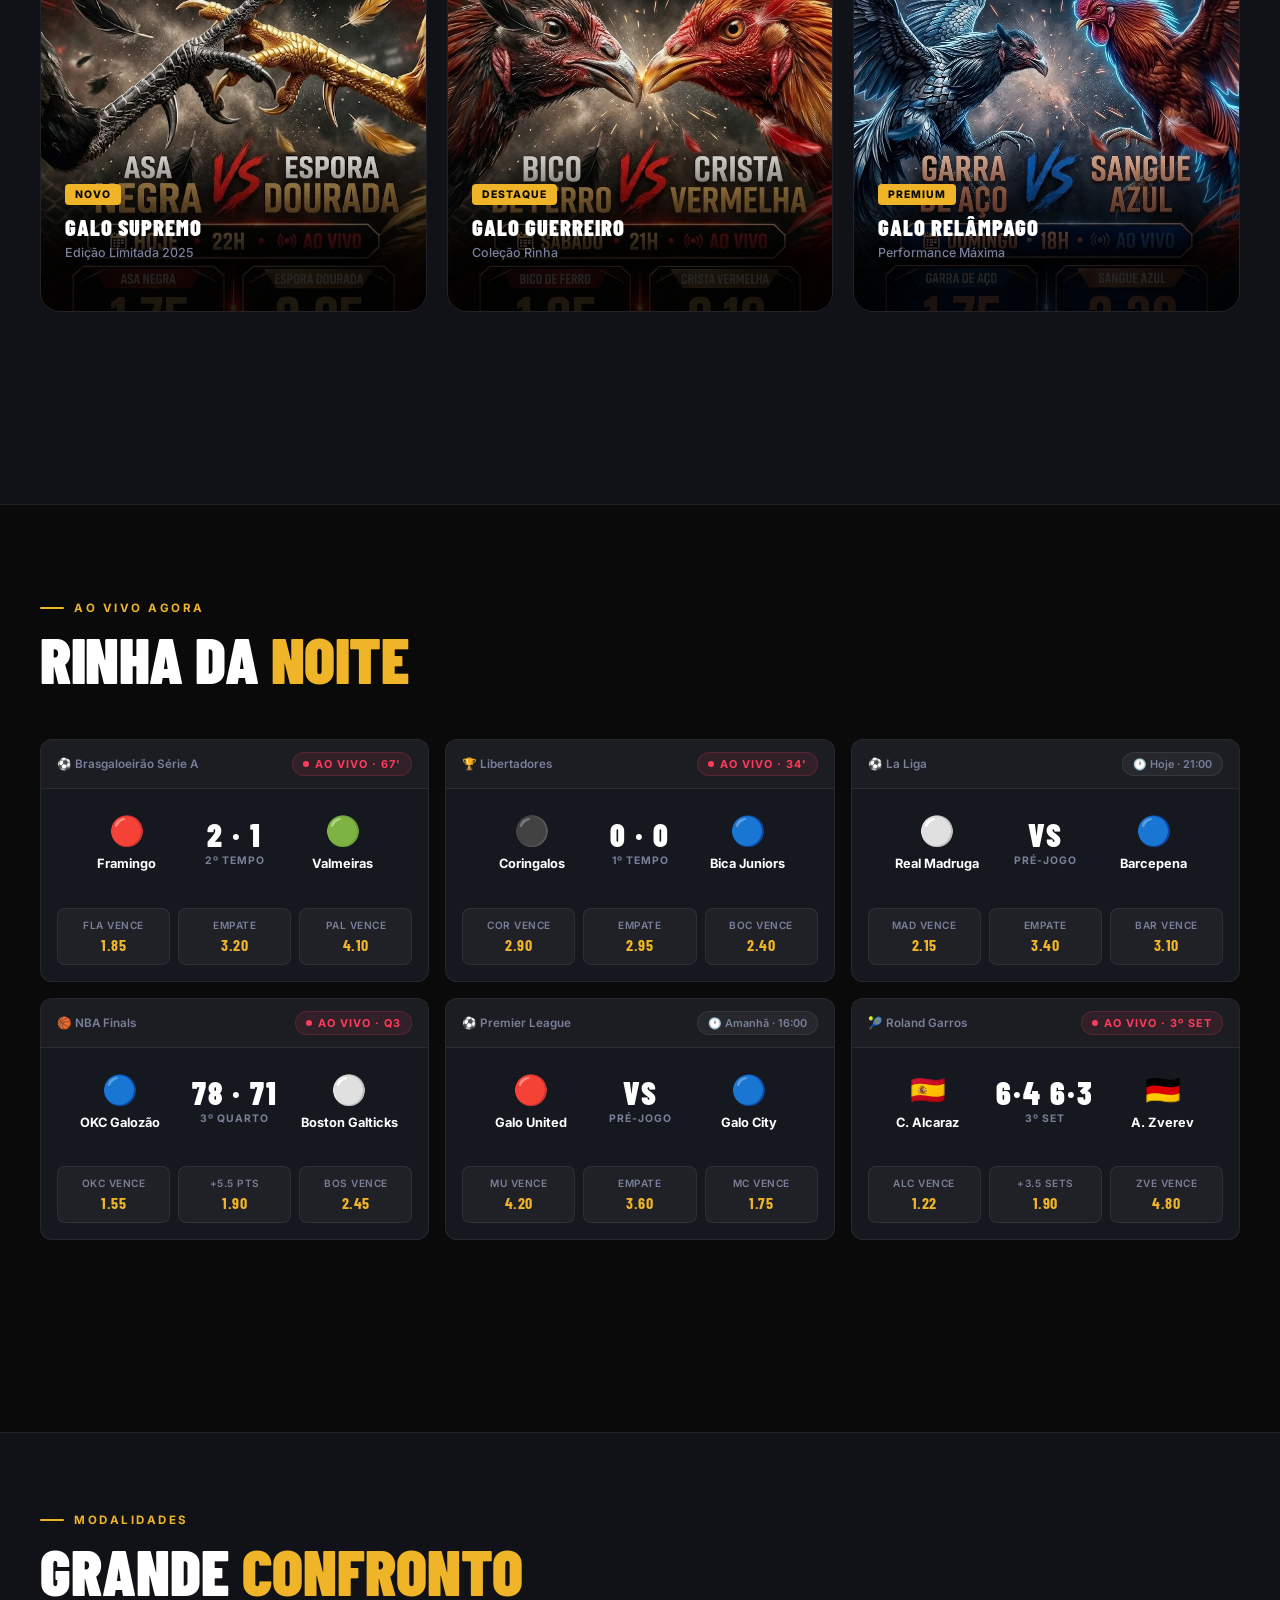
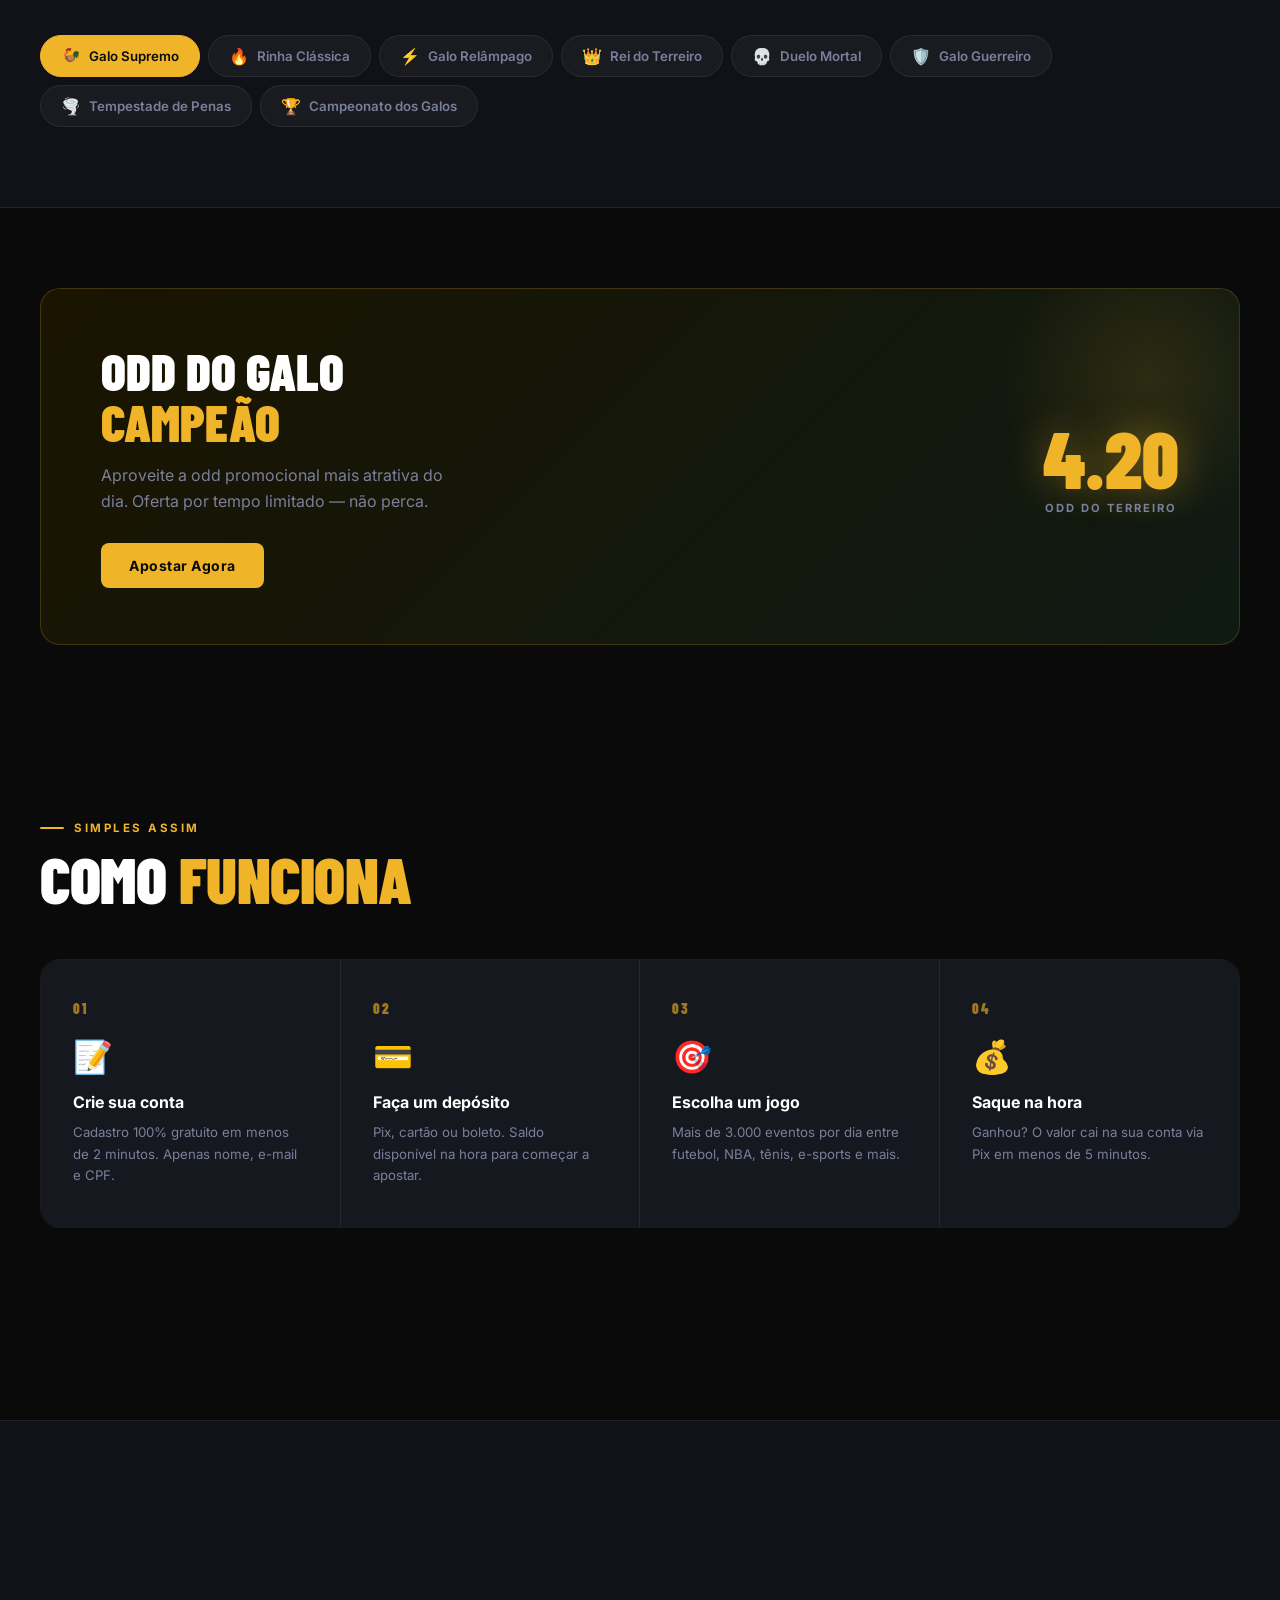
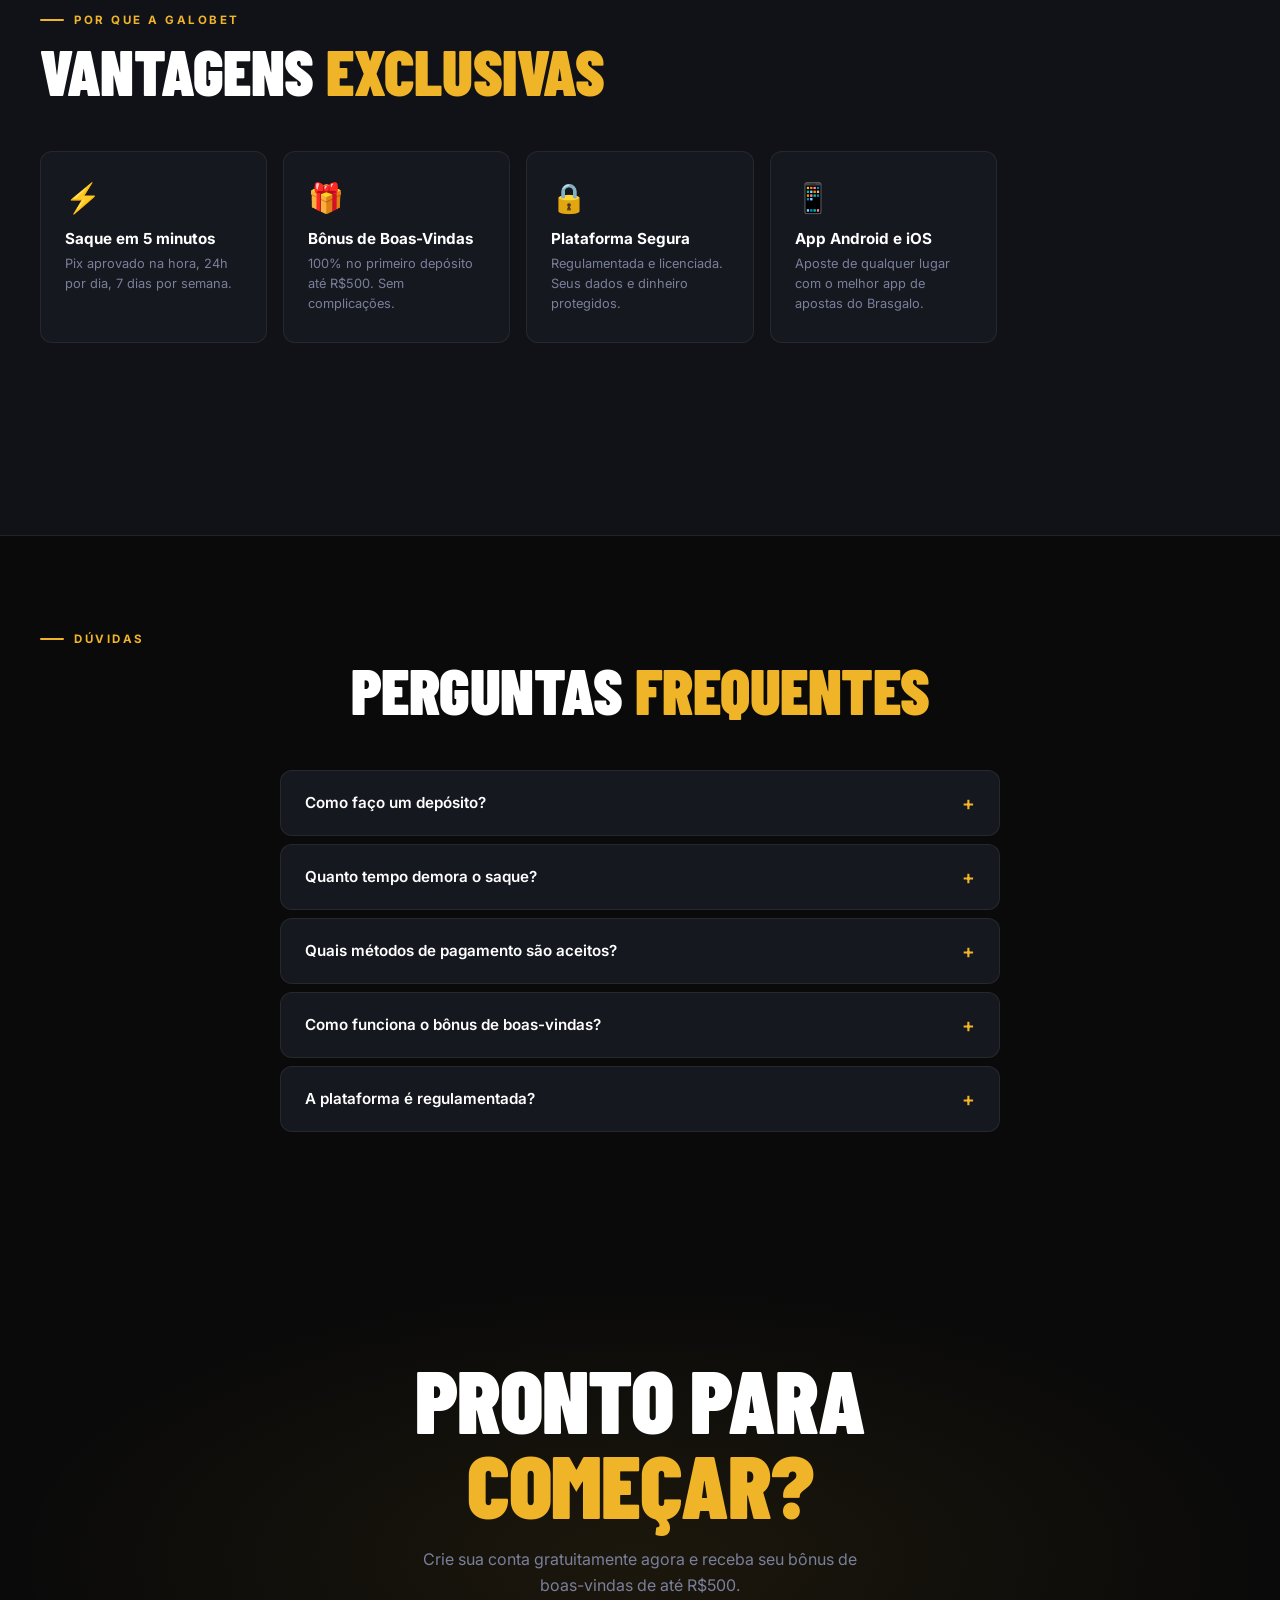
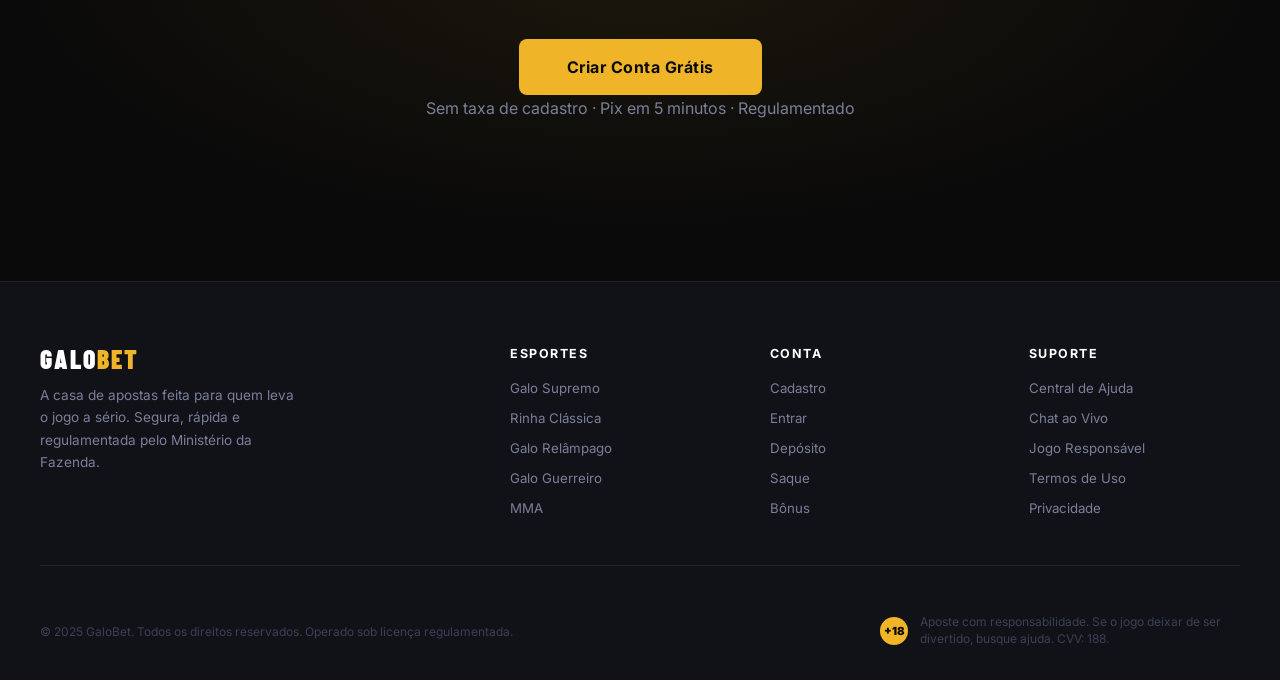
==== commit d4eeda3a: "t" ====
--- a/index.html
+++ b/index.html
@@ -292,6 +292,178 @@
     margin-bottom: 48px;
   }
   .section h2 em { font-style: normal; color: var(--gold); }
+
+  /* ─── PEÇAS / GALERIA ─── */
+  .pecas-section {
+    background: var(--surface);
+    border-top: 1px solid var(--border);
+    border-bottom: 1px solid var(--border);
+  }
+  .pecas-grid {
+    display: grid;
+    grid-template-columns: repeat(3, 1fr);
+    gap: 20px;
+  }
+  .peca-card {
+    position: relative;
+    border-radius: var(--radius-lg);
+    overflow: hidden;
+    aspect-ratio: 4 / 5;
+    cursor: pointer;
+    border: 1px solid var(--border);
+    transition: transform .3s ease, border-color .3s ease, box-shadow .3s ease;
+  }
+  .peca-card:hover {
+    transform: translateY(-6px);
+    border-color: rgba(240,180,41,.4);
+    box-shadow: 0 20px 40px rgba(0,0,0,.5), 0 0 30px rgba(240,180,41,.1);
+  }
+  .peca-card img {
+    width: 100%;
+    height: 100%;
+    object-fit: cover;
+    transition: transform .5s ease;
+  }
+  .peca-card:hover img {
+    transform: scale(1.05);
+  }
+  .peca-overlay {
+    position: absolute;
+    bottom: 0;
+    left: 0;
+    right: 0;
+    padding: 32px 24px 24px;
+    background: linear-gradient(to top, rgba(0,0,0,.85) 30%, transparent 100%);
+    transition: padding .3s ease;
+  }
+  .peca-card:hover .peca-overlay {
+    padding-bottom: 32px;
+  }
+  .peca-tag {
+    display: inline-block;
+    background: var(--gold);
+    color: var(--black);
+    font-size: .65rem;
+    font-weight: 800;
+    letter-spacing: 1px;
+    text-transform: uppercase;
+    padding: 4px 10px;
+    border-radius: 4px;
+    margin-bottom: 10px;
+  }
+  .peca-title {
+    font-family: var(--font-display);
+    font-size: 1.4rem;
+    font-weight: 900;
+    text-transform: uppercase;
+    letter-spacing: 1px;
+    line-height: 1.1;
+    margin-bottom: 6px;
+  }
+  .peca-subtitle {
+    font-size: .78rem;
+    color: var(--muted);
+    font-weight: 500;
+  }
+  .peca-cta-mini {
+    display: inline-flex;
+    align-items: center;
+    gap: 6px;
+    margin-top: 12px;
+    font-size: .73rem;
+    font-weight: 700;
+    color: var(--gold);
+    text-transform: uppercase;
+    letter-spacing: 1px;
+    opacity: 0;
+    transform: translateY(8px);
+    transition: opacity .3s ease, transform .3s ease;
+  }
+  .peca-card:hover .peca-cta-mini {
+    opacity: 1;
+    transform: translateY(0);
+  }
+  .peca-cta-mini .arrow {
+    transition: transform .2s ease;
+  }
+  .peca-card:hover .peca-cta-mini .arrow {
+    transform: translateX(4px);
+  }
+
+  /* ─── MODAL / LIGHTBOX ─── */
+  .peca-modal {
+    display: none;
+    position: fixed;
+    inset: 0;
+    background: rgba(0,0,0,.94);
+    backdrop-filter: blur(12px);
+    z-index: 10000;
+    align-items: center;
+    justify-content: center;
+    padding: 24px;
+    cursor: pointer;
+  }
+  .peca-modal.active {
+    display: flex;
+  }
+  .peca-modal-content {
+    position: relative;
+    max-width: 800px;
+    width: 100%;
+    max-height: 85vh;
+    border-radius: var(--radius-lg);
+    overflow: hidden;
+    border: 1px solid var(--border);
+    cursor: default;
+    animation: modalIn .3s ease;
+  }
+  @keyframes modalIn {
+    from { opacity: 0; transform: scale(.95) translateY(20px); }
+    to { opacity: 1; transform: scale(1) translateY(0); }
+  }
+  .peca-modal-content img {
+    width: 100%;
+    height: auto;
+    max-height: 75vh;
+    object-fit: contain;
+    background: var(--surface);
+  }
+  .peca-modal-info {
+    background: var(--card);
+    padding: 20px 24px;
+    display: flex;
+    justify-content: space-between;
+    align-items: center;
+    flex-wrap: wrap;
+    gap: 12px;
+  }
+  .peca-modal-title {
+    font-family: var(--font-display);
+    font-size: 1.3rem;
+    font-weight: 900;
+    text-transform: uppercase;
+    letter-spacing: 1px;
+  }
+  .peca-modal-subtitle {
+    font-size: .8rem;
+    color: var(--muted);
+    margin-top: 2px;
+  }
+  .peca-modal-close {
+    background: rgba(255,255,255,.1);
+    border: 1px solid var(--border);
+    color: var(--white);
+    padding: 10px 20px;
+    border-radius: 8px;
+    cursor: pointer;
+    font-weight: 600;
+    font-size: .8rem;
+    transition: background .2s;
+  }
+  .peca-modal-close:hover {
+    background: rgba(255,59,92,.2);
+    border-color: rgba(255,59,92,.4);
+  }
 
   /* ─── MATCHES ─── */
   .matches-grid {
@@ -600,6 +772,7 @@
     .promo-band { flex-direction: column; padding: 40px 32px; text-align: center; }
     .sports-section { padding: 56px 24px; }
     .trust-bar { padding: 20px 24px; gap: 24px; }
+    .pecas-grid { grid-template-columns: repeat(2, 1fr); }
   }
   @media (max-width: 600px) {
     nav { padding: 0 16px; }
@@ -615,6 +788,7 @@
     .promo-wrap { padding: 0 16px; }
     .trust-bar { padding: 20px 16px; }
     .sports-section { padding: 56px 16px; }
+    .pecas-grid { grid-template-columns: 1fr; }
   }
 
   @media (prefers-reduced-motion: reduce) {
@@ -643,6 +817,7 @@
   <div class="logo">GALO<span>BET</span></div>
   <ul class="nav-links">
     <li><a href="#jogos">Jogos</a></li>
+    <li><a href="#pecas">DOIDO</a></li>
     <li><a href="#esportes">Esportes</a></li>
     <li><a href="#bonus">Bônus</a></li>
     <li><a href="#como-funciona">Como Funciona</a></li>
@@ -713,6 +888,65 @@
   <div class="trust-item"><span class="trust-icon">💰</span> +R$100 Milhões Pagos</div>
   <div class="trust-item"><span class="trust-icon">⚡</span> Saques via Pix</div>
   <div class="trust-item"><span class="trust-icon">🔒</span> Plataforma Regulamentada</div>
+</div>
+
+<!-- SEÇÃO DE PEÇAS -->
+<div class="pecas-section section-full" id="pecas">
+  <div class="section">
+    <div class="section-label">Coleção Exclusiva</div>
+    <h2>PEÇAS <em>GALO</em></h2>
+    <p style="color:var(--muted); font-size:.85rem; margin-top:-36px; margin-bottom:36px;">👆 Clique nas imagens para ampliar</p>
+    <div class="pecas-grid">
+
+      <!-- PEÇA 1 -->
+      <div class="peca-card" onclick="openModal('assets/galo1.jpeg', 'Galo Supremo', 'Edição Limitada 2025')">
+        <img src="assets/galo1.jpeg" alt="Peça Galo 1" loading="lazy">
+        <div class="peca-overlay">
+          <span class="peca-tag">Novo</span>
+          <div class="peca-title">Galo Supremo</div>
+          <div class="peca-subtitle">Edição Limitada 2025</div>
+          <span class="peca-cta-mini">Clique para ampliar <span class="arrow">→</span></span>
+        </div>
+      </div>
+
+      <!-- PEÇA 2 -->
+      <div class="peca-card" onclick="openModal('assets/galo2.png', 'Galo Guerreiro', 'Coleção Rinha')">
+        <img src="assets/galo2.png" alt="Peça Galo 2" loading="lazy">
+        <div class="peca-overlay">
+          <span class="peca-tag">Destaque</span>
+          <div class="peca-title">Galo Guerreiro</div>
+          <div class="peca-subtitle">Coleção Rinha</div>
+          <span class="peca-cta-mini">Clique para ampliar <span class="arrow">→</span></span>
+        </div>
+      </div>
+
+      <!-- PEÇA 3 -->
+      <div class="peca-card" onclick="openModal('assets/galo3.png', 'Galo Relâmpago', 'Performance Máxima')">
+        <img src="assets/galo3.png" alt="Peça Galo 3" loading="lazy">
+        <div class="peca-overlay">
+          <span class="peca-tag">Premium</span>
+          <div class="peca-title">Galo Relâmpago</div>
+          <div class="peca-subtitle">Performance Máxima</div>
+          <span class="peca-cta-mini">Clique para ampliar <span class="arrow">→</span></span>
+        </div>
+      </div>
+
+    </div>
+  </div>
+</div>
+
+<!-- MODAL / LIGHTBOX -->
+<div class="peca-modal" id="pecaModal" onclick="closeModal()">
+  <div class="peca-modal-content" onclick="event.stopPropagation()">
+    <img id="modalImg" src="" alt="Peça ampliada">
+    <div class="peca-modal-info">
+      <div>
+        <div class="peca-modal-title" id="modalTitle"></div>
+        <div class="peca-modal-subtitle" id="modalSubtitle"></div>
+      </div>
+      <button class="peca-modal-close" onclick="closeModal()">✕ Fechar</button>
+    </div>
+  </div>
 </div>
 
 <!-- JOGOS AO VIVO -->
@@ -1023,6 +1257,25 @@
   window.location.href = 'https://www.google.com';
 });
 
+// Modal / Lightbox para peças
+function openModal(imgSrc, title, subtitle) {
+  document.getElementById('modalImg').src = imgSrc;
+  document.getElementById('modalTitle').textContent = title;
+  document.getElementById('modalSubtitle').textContent = subtitle;
+  document.getElementById('pecaModal').classList.add('active');
+  document.body.style.overflow = 'hidden';
+}
+
+function closeModal() {
+  document.getElementById('pecaModal').classList.remove('active');
+  document.body.style.overflow = '';
+}
+
+// Fechar modal com tecla ESC
+document.addEventListener('keydown', function(e) {
+  if (e.key === 'Escape') closeModal();
+});
+
 // Sports tabs
 document.querySelectorAll('.tab').forEach(function(tab){
   tab.addEventListener('click', function(){
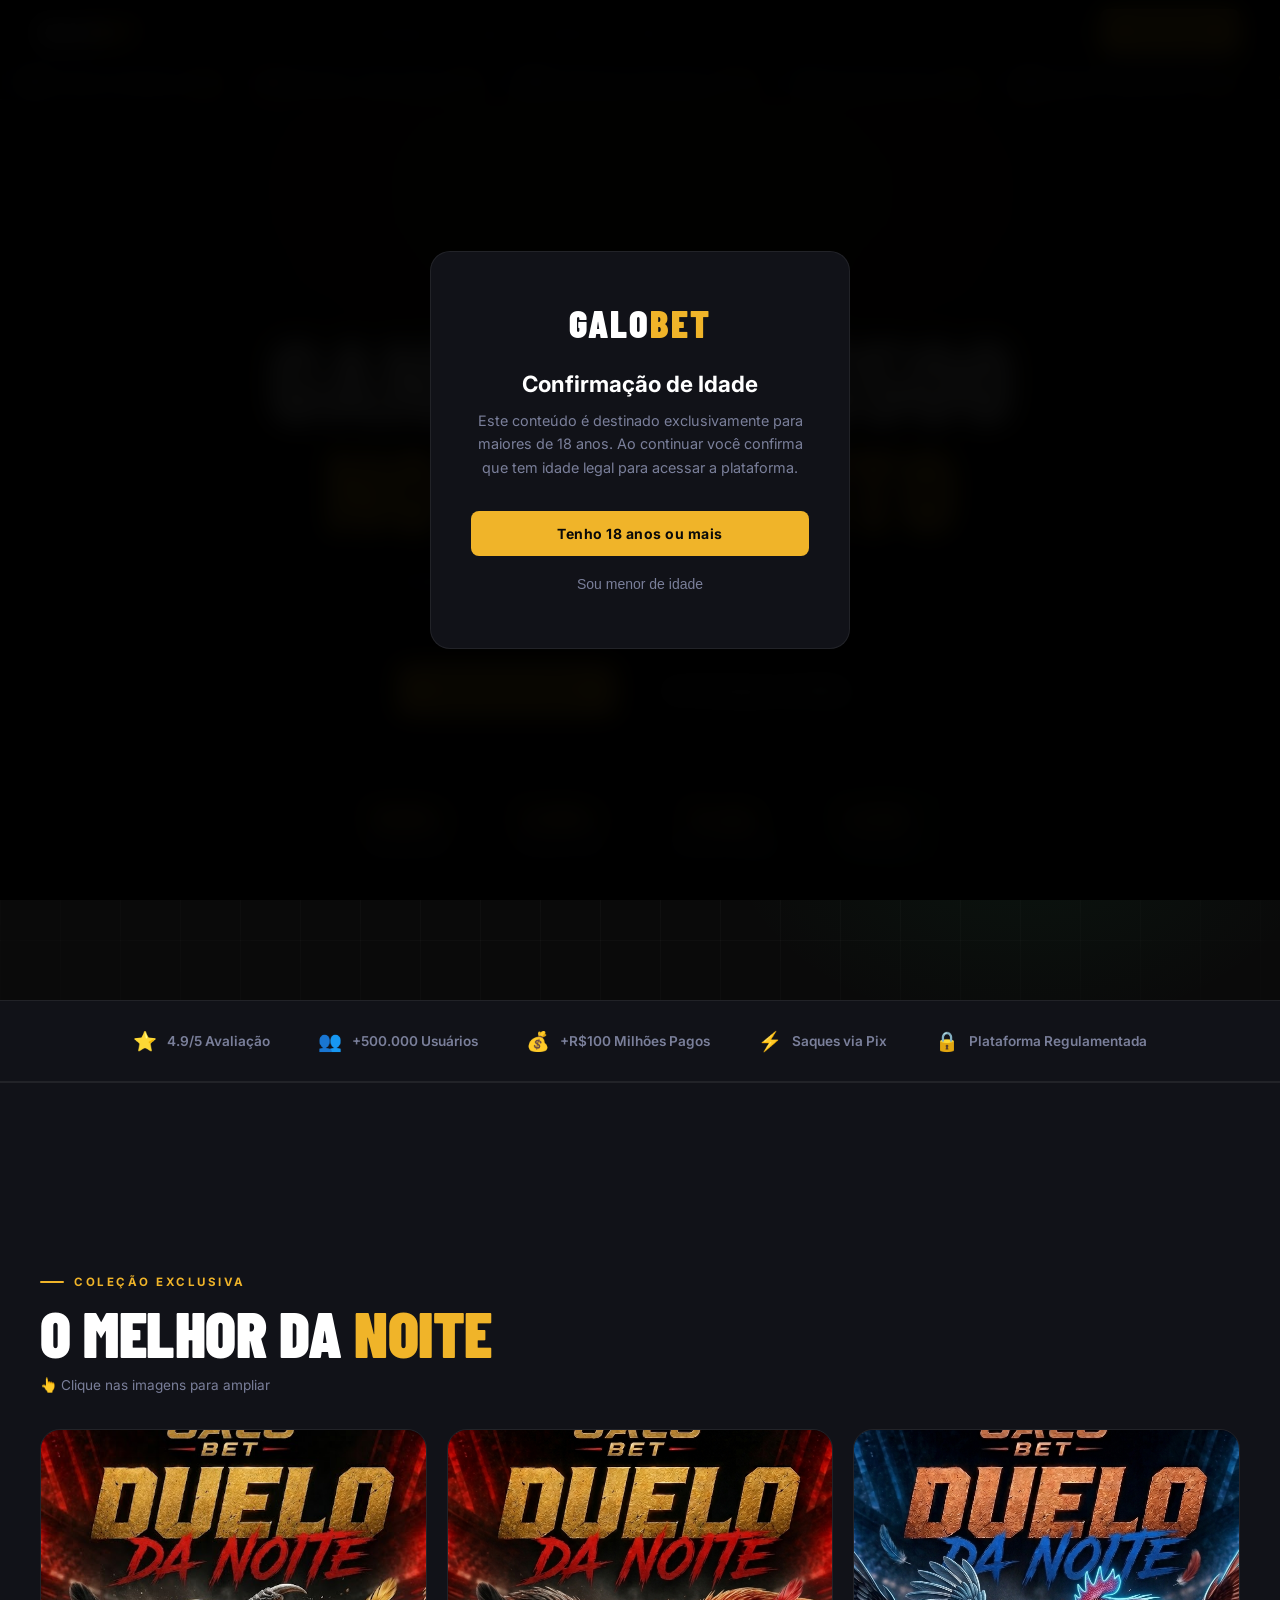
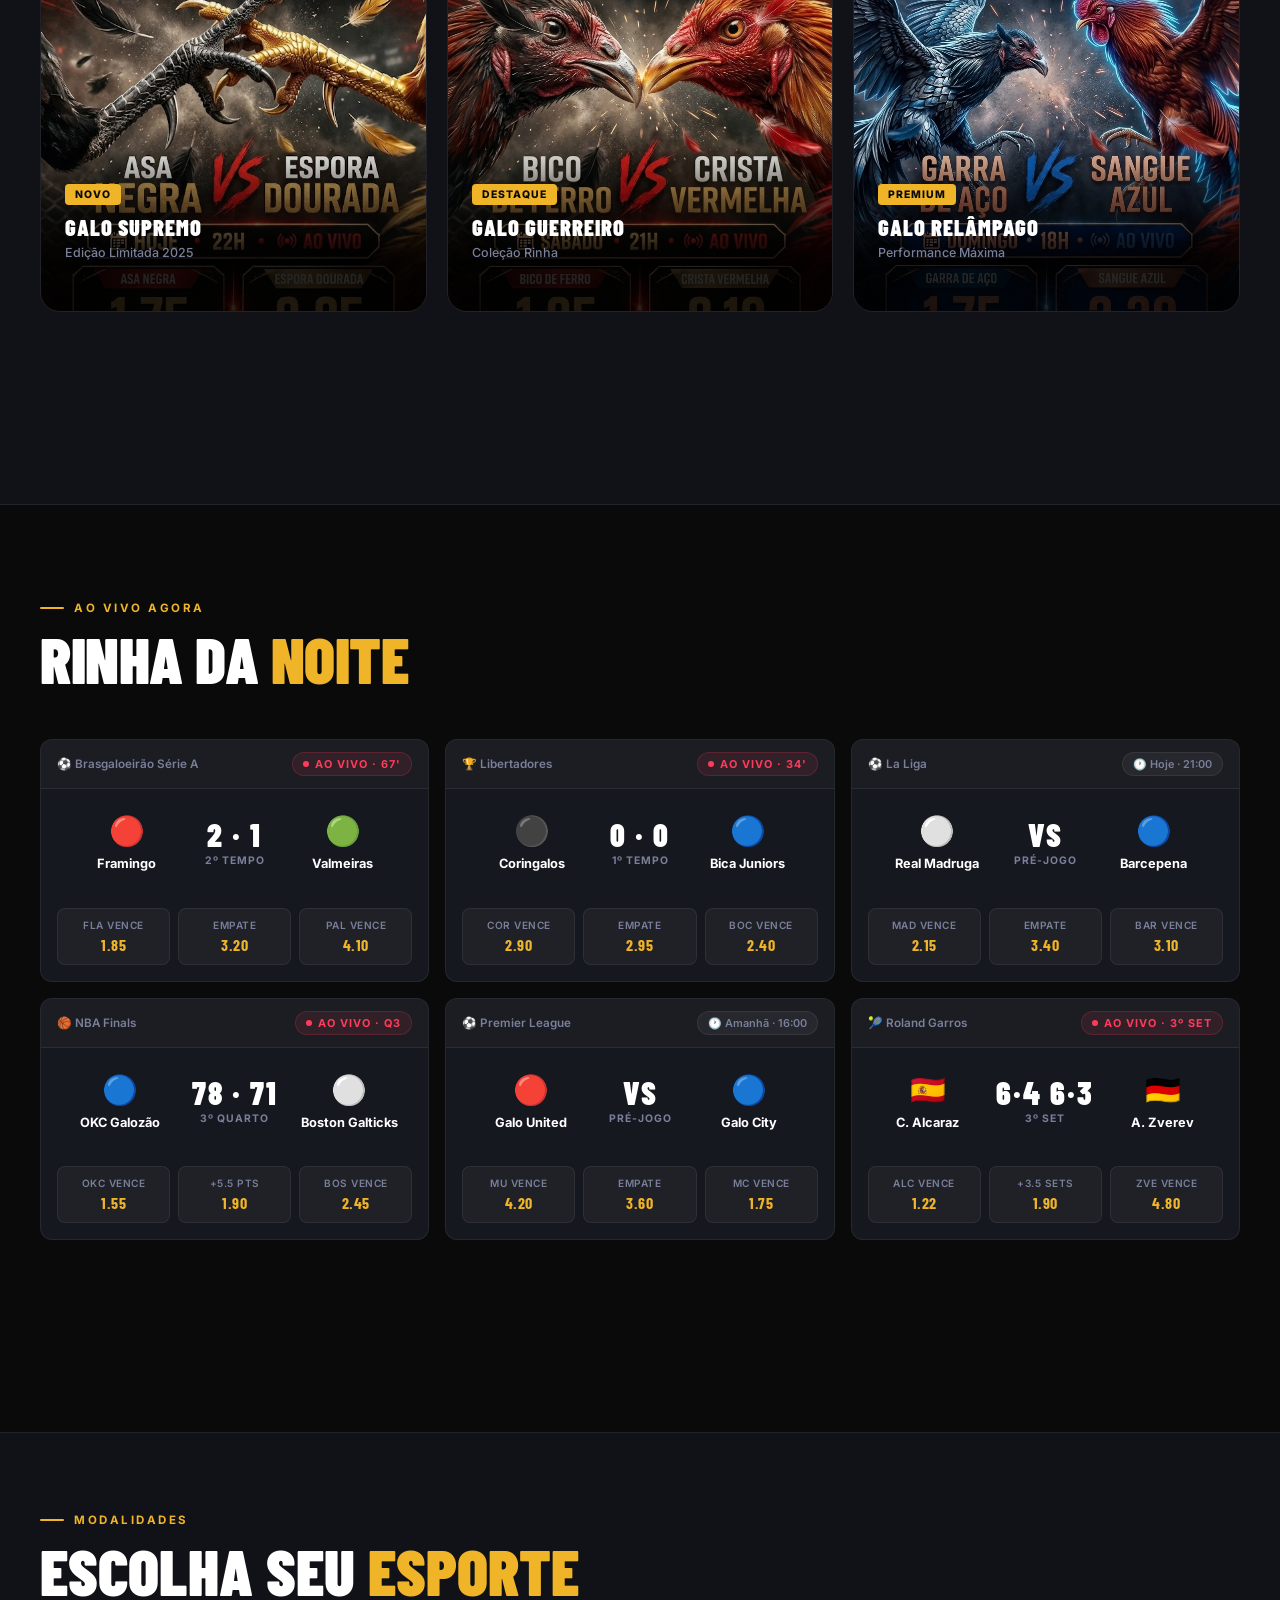
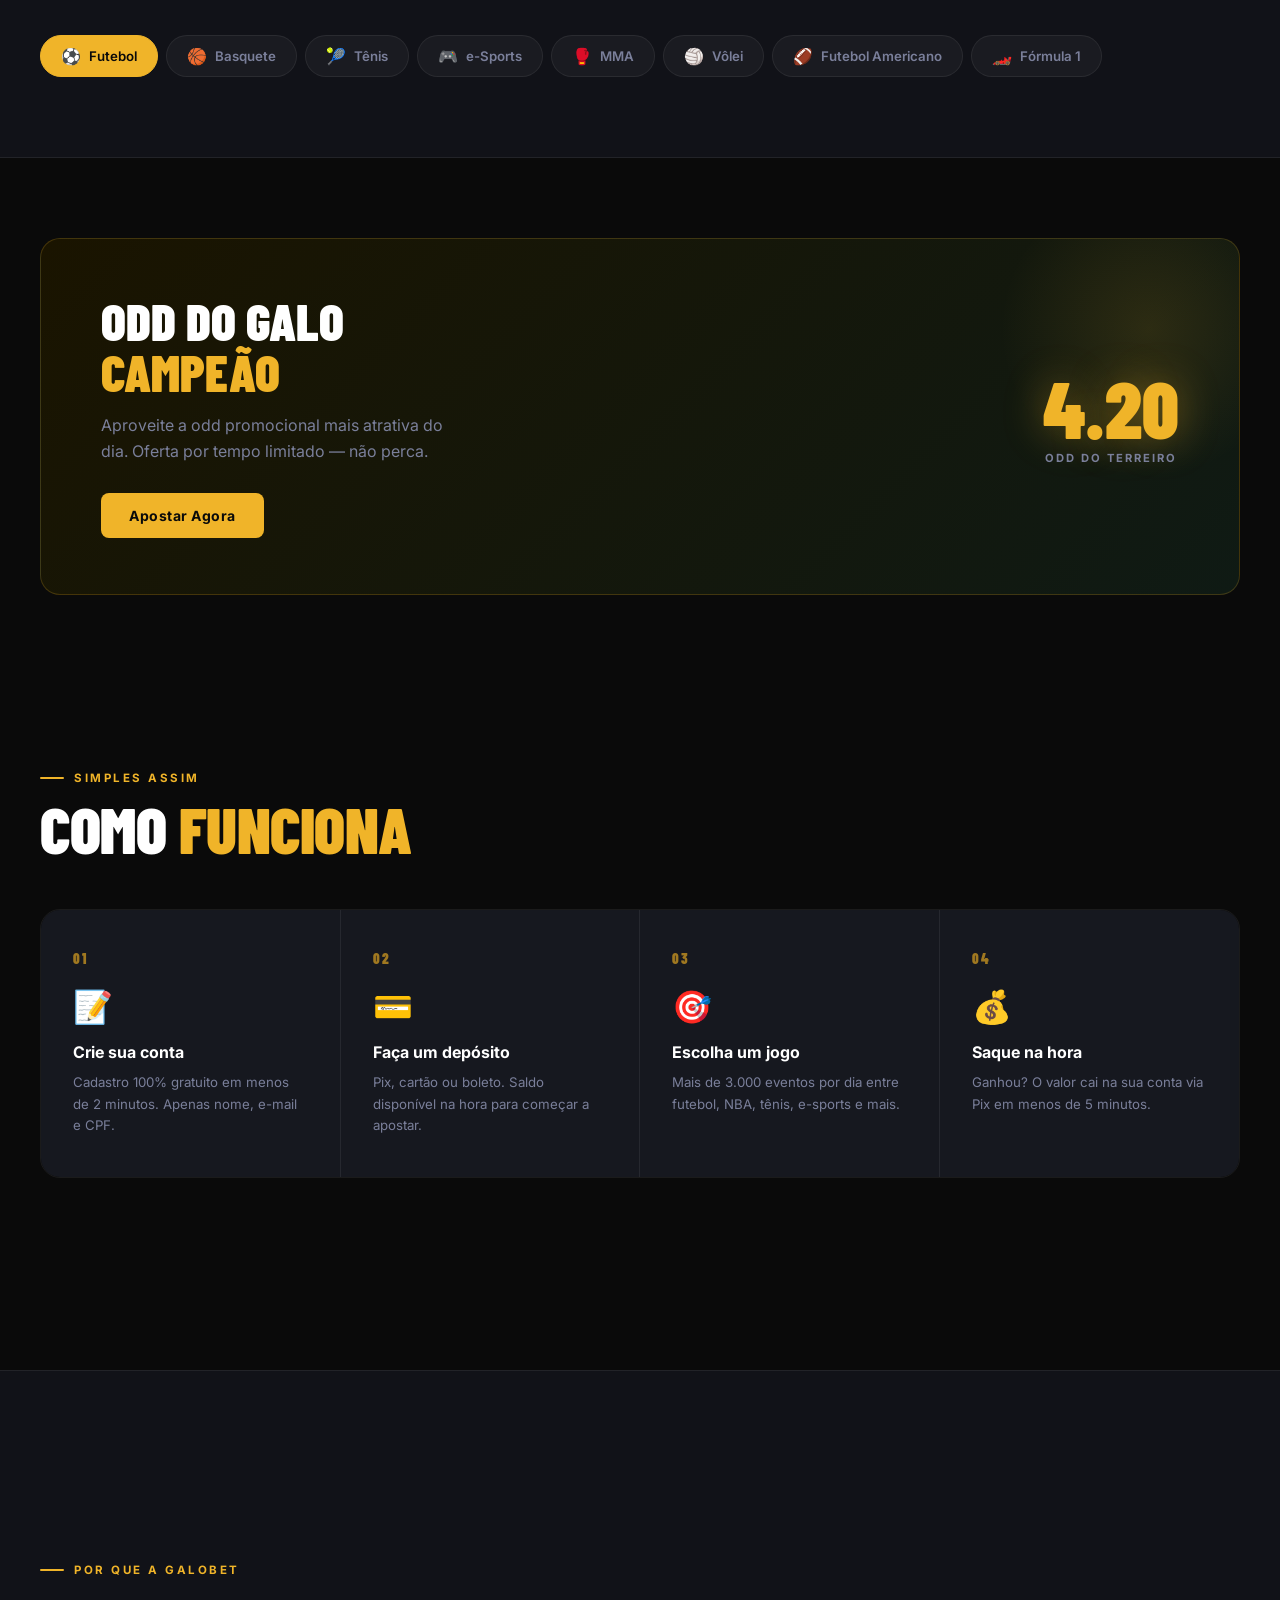
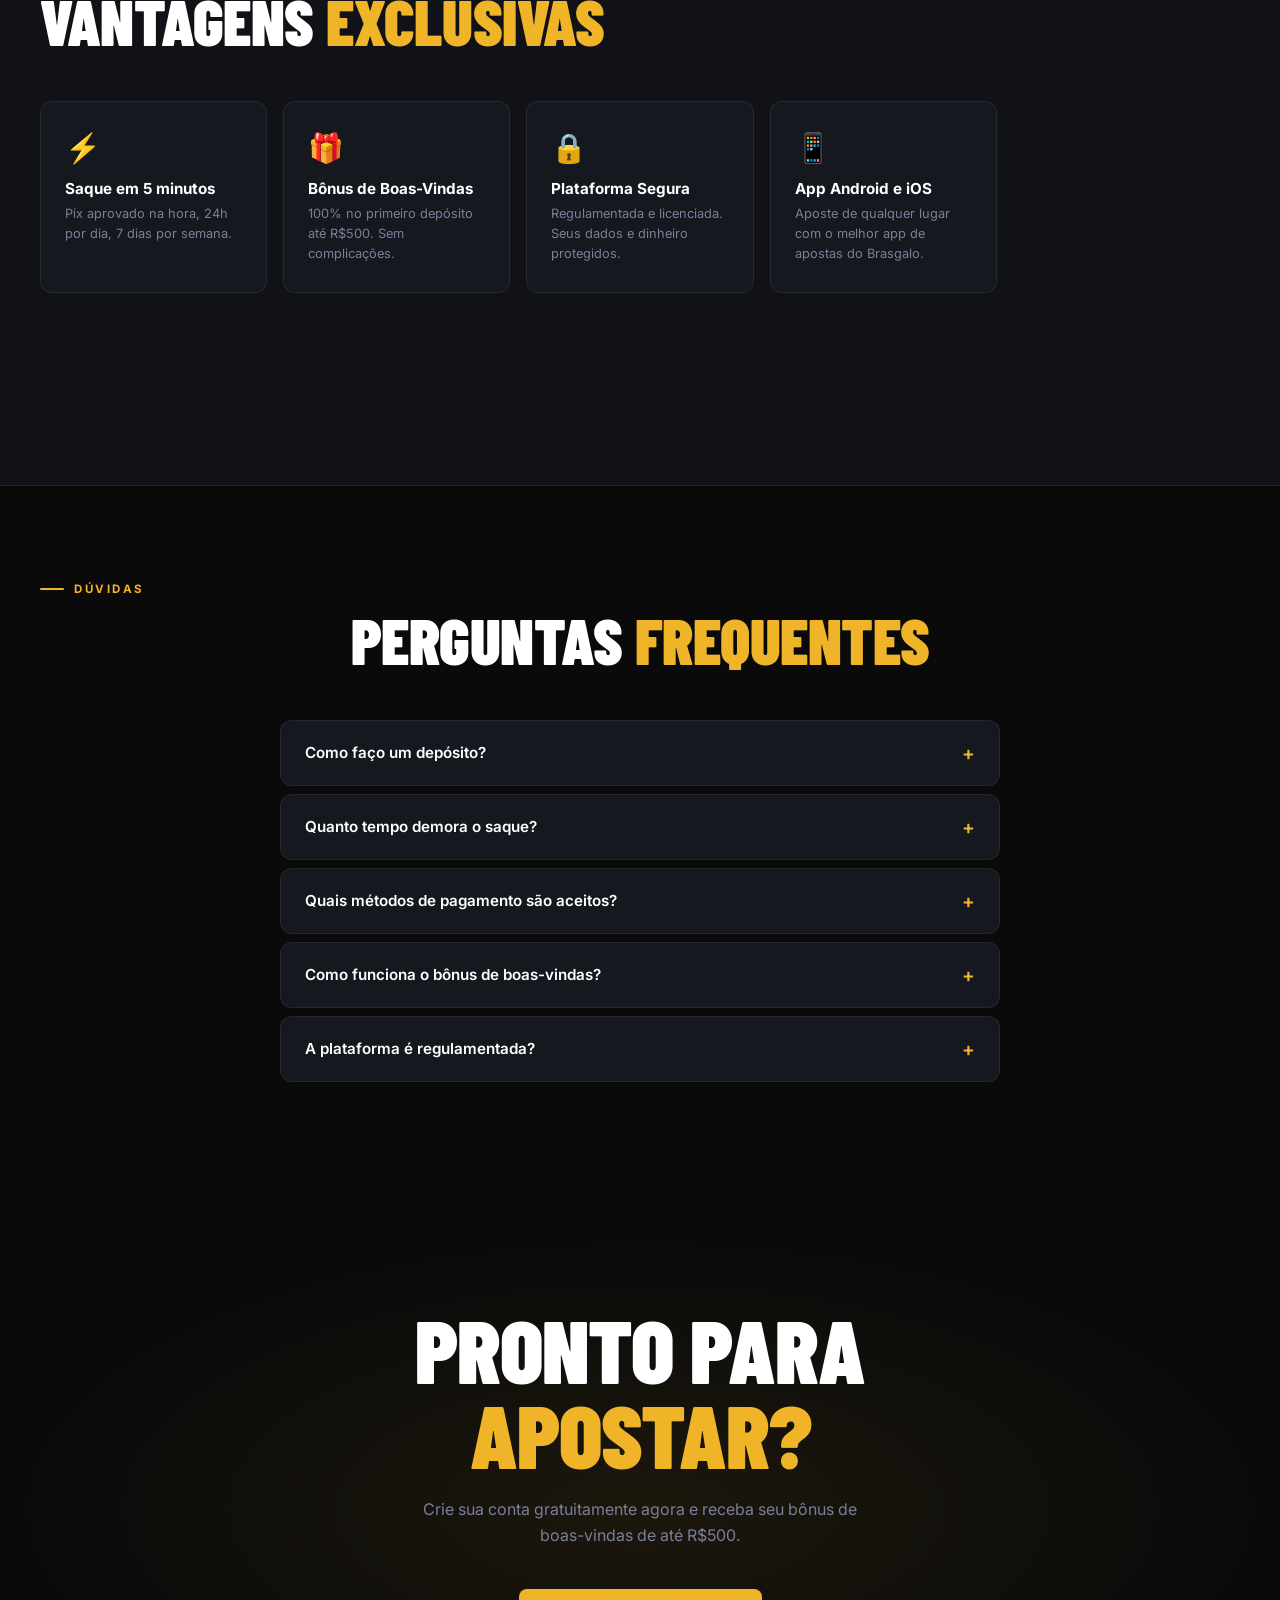
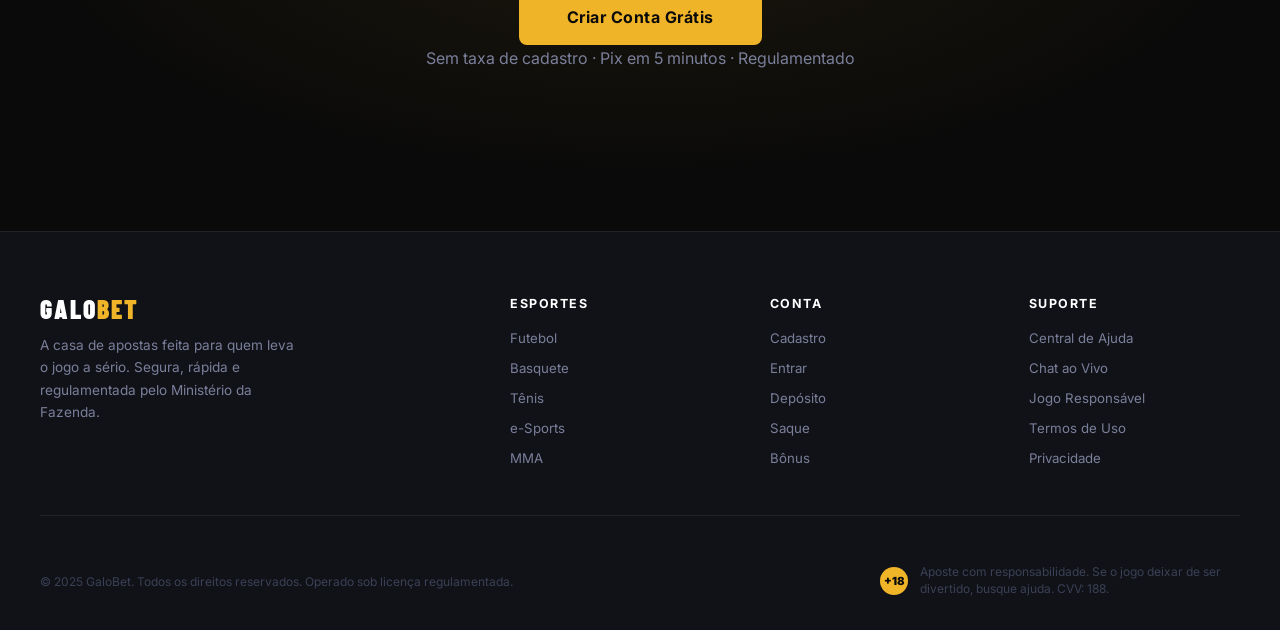
==== commit d48aeffe: "t" ====
--- a/index.html
+++ b/index.html
@@ -293,18 +293,18 @@
   }
   .section h2 em { font-style: normal; color: var(--gold); }
 
-  /* ─── PEÇAS / GALERIA ─── */
-  .pecas-section {
+  /* ─── GALERIA DE IMAGENS ─── */
+  .galeria-section {
     background: var(--surface);
     border-top: 1px solid var(--border);
     border-bottom: 1px solid var(--border);
   }
-  .pecas-grid {
+  .galeria-grid {
     display: grid;
     grid-template-columns: repeat(3, 1fr);
     gap: 20px;
   }
-  .peca-card {
+  .galeria-card {
     position: relative;
     border-radius: var(--radius-lg);
     overflow: hidden;
@@ -313,21 +313,21 @@
     border: 1px solid var(--border);
     transition: transform .3s ease, border-color .3s ease, box-shadow .3s ease;
   }
-  .peca-card:hover {
+  .galeria-card:hover {
     transform: translateY(-6px);
     border-color: rgba(240,180,41,.4);
     box-shadow: 0 20px 40px rgba(0,0,0,.5), 0 0 30px rgba(240,180,41,.1);
   }
-  .peca-card img {
+  .galeria-card img {
     width: 100%;
     height: 100%;
     object-fit: cover;
     transition: transform .5s ease;
   }
-  .peca-card:hover img {
+  .galeria-card:hover img {
     transform: scale(1.05);
   }
-  .peca-overlay {
+  .galeria-overlay {
     position: absolute;
     bottom: 0;
     left: 0;
@@ -336,10 +336,10 @@
     background: linear-gradient(to top, rgba(0,0,0,.85) 30%, transparent 100%);
     transition: padding .3s ease;
   }
-  .peca-card:hover .peca-overlay {
+  .galeria-card:hover .galeria-overlay {
     padding-bottom: 32px;
   }
-  .peca-tag {
+  .galeria-tag {
     display: inline-block;
     background: var(--gold);
     color: var(--black);
@@ -351,7 +351,7 @@
     border-radius: 4px;
     margin-bottom: 10px;
   }
-  .peca-title {
+  .galeria-title {
     font-family: var(--font-display);
     font-size: 1.4rem;
     font-weight: 900;
@@ -360,12 +360,12 @@
     line-height: 1.1;
     margin-bottom: 6px;
   }
-  .peca-subtitle {
+  .galeria-subtitle {
     font-size: .78rem;
     color: var(--muted);
     font-weight: 500;
   }
-  .peca-cta-mini {
+  .galeria-cta-mini {
     display: inline-flex;
     align-items: center;
     gap: 6px;
@@ -379,19 +379,19 @@
     transform: translateY(8px);
     transition: opacity .3s ease, transform .3s ease;
   }
-  .peca-card:hover .peca-cta-mini {
+  .galeria-card:hover .galeria-cta-mini {
     opacity: 1;
     transform: translateY(0);
   }
-  .peca-cta-mini .arrow {
+  .galeria-cta-mini .arrow {
     transition: transform .2s ease;
   }
-  .peca-card:hover .peca-cta-mini .arrow {
+  .galeria-card:hover .galeria-cta-mini .arrow {
     transform: translateX(4px);
   }
 
   /* ─── MODAL / LIGHTBOX ─── */
-  .peca-modal {
+  .galeria-modal {
     display: none;
     position: fixed;
     inset: 0;
@@ -403,10 +403,10 @@
     padding: 24px;
     cursor: pointer;
   }
-  .peca-modal.active {
+  .galeria-modal.active {
     display: flex;
   }
-  .peca-modal-content {
+  .galeria-modal-content {
     position: relative;
     max-width: 800px;
     width: 100%;
@@ -421,14 +421,14 @@
     from { opacity: 0; transform: scale(.95) translateY(20px); }
     to { opacity: 1; transform: scale(1) translateY(0); }
   }
-  .peca-modal-content img {
+  .galeria-modal-content img {
     width: 100%;
     height: auto;
     max-height: 75vh;
     object-fit: contain;
     background: var(--surface);
   }
-  .peca-modal-info {
+  .galeria-modal-info {
     background: var(--card);
     padding: 20px 24px;
     display: flex;
@@ -437,19 +437,19 @@
     flex-wrap: wrap;
     gap: 12px;
   }
-  .peca-modal-title {
+  .galeria-modal-title {
     font-family: var(--font-display);
     font-size: 1.3rem;
     font-weight: 900;
     text-transform: uppercase;
     letter-spacing: 1px;
   }
-  .peca-modal-subtitle {
+  .galeria-modal-subtitle {
     font-size: .8rem;
     color: var(--muted);
     margin-top: 2px;
   }
-  .peca-modal-close {
+  .galeria-modal-close {
     background: rgba(255,255,255,.1);
     border: 1px solid var(--border);
     color: var(--white);
@@ -460,7 +460,7 @@
     font-size: .8rem;
     transition: background .2s;
   }
-  .peca-modal-close:hover {
+  .galeria-modal-close:hover {
     background: rgba(255,59,92,.2);
     border-color: rgba(255,59,92,.4);
   }
@@ -772,7 +772,7 @@
     .promo-band { flex-direction: column; padding: 40px 32px; text-align: center; }
     .sports-section { padding: 56px 24px; }
     .trust-bar { padding: 20px 24px; gap: 24px; }
-    .pecas-grid { grid-template-columns: repeat(2, 1fr); }
+    .galeria-grid { grid-template-columns: repeat(2, 1fr); }
   }
   @media (max-width: 600px) {
     nav { padding: 0 16px; }
@@ -788,7 +788,7 @@
     .promo-wrap { padding: 0 16px; }
     .trust-bar { padding: 20px 16px; }
     .sports-section { padding: 56px 16px; }
-    .pecas-grid { grid-template-columns: 1fr; }
+    .galeria-grid { grid-template-columns: 1fr; }
   }
 
   @media (prefers-reduced-motion: reduce) {
@@ -816,8 +816,8 @@
 <nav>
   <div class="logo">GALO<span>BET</span></div>
   <ul class="nav-links">
+    <li><a href="#destaques">Destaques</a></li>
     <li><a href="#jogos">Jogos</a></li>
-    <li><a href="#pecas">DOIDO</a></li>
     <li><a href="#esportes">Esportes</a></li>
     <li><a href="#bonus">Bônus</a></li>
     <li><a href="#como-funciona">Como Funciona</a></li>
@@ -859,7 +859,7 @@
   </p>
   <div class="hero-cta">
     <a href="#" class="btn-primary">Criar Conta Grátis</a>
-    <a href="#jogos" class="btn-outline">Ver Jogos de Hoje</a>
+    <a href="#destaques" class="btn-outline">Ver Destaques da Noite</a>
   </div>
   <div class="hero-stats">
     <div class="stat-item">
@@ -890,44 +890,44 @@
   <div class="trust-item"><span class="trust-icon">🔒</span> Plataforma Regulamentada</div>
 </div>
 
-<!-- SEÇÃO DE PEÇAS -->
-<div class="pecas-section section-full" id="pecas">
+<!-- O MELHOR DA NOITE (GALERIA DE IMAGENS) -->
+<div class="galeria-section section-full" id="destaques">
   <div class="section">
     <div class="section-label">Coleção Exclusiva</div>
-    <h2>PEÇAS <em>GALO</em></h2>
+    <h2>O MELHOR DA <em>NOITE</em></h2>
     <p style="color:var(--muted); font-size:.85rem; margin-top:-36px; margin-bottom:36px;">👆 Clique nas imagens para ampliar</p>
-    <div class="pecas-grid">
-
-      <!-- PEÇA 1 -->
-      <div class="peca-card" onclick="openModal('assets/galo1.jpeg', 'Galo Supremo', 'Edição Limitada 2025')">
-        <img src="assets/galo1.jpeg" alt="Peça Galo 1" loading="lazy">
-        <div class="peca-overlay">
-          <span class="peca-tag">Novo</span>
-          <div class="peca-title">Galo Supremo</div>
-          <div class="peca-subtitle">Edição Limitada 2025</div>
-          <span class="peca-cta-mini">Clique para ampliar <span class="arrow">→</span></span>
-        </div>
-      </div>
-
-      <!-- PEÇA 2 -->
-      <div class="peca-card" onclick="openModal('assets/galo2.png', 'Galo Guerreiro', 'Coleção Rinha')">
-        <img src="assets/galo2.png" alt="Peça Galo 2" loading="lazy">
-        <div class="peca-overlay">
-          <span class="peca-tag">Destaque</span>
-          <div class="peca-title">Galo Guerreiro</div>
-          <div class="peca-subtitle">Coleção Rinha</div>
-          <span class="peca-cta-mini">Clique para ampliar <span class="arrow">→</span></span>
-        </div>
-      </div>
-
-      <!-- PEÇA 3 -->
-      <div class="peca-card" onclick="openModal('assets/galo3.png', 'Galo Relâmpago', 'Performance Máxima')">
-        <img src="assets/galo3.png" alt="Peça Galo 3" loading="lazy">
-        <div class="peca-overlay">
-          <span class="peca-tag">Premium</span>
-          <div class="peca-title">Galo Relâmpago</div>
-          <div class="peca-subtitle">Performance Máxima</div>
-          <span class="peca-cta-mini">Clique para ampliar <span class="arrow">→</span></span>
+    <div class="galeria-grid">
+
+      <!-- ITEM 1 -->
+      <div class="galeria-card" onclick="openModal('assets/galo1.jpeg', 'Galo Supremo', 'Edição Limitada 2025')">
+        <img src="assets/galo1.jpeg" alt="Galo 1" loading="lazy">
+        <div class="galeria-overlay">
+          <span class="galeria-tag">Novo</span>
+          <div class="galeria-title">Galo Supremo</div>
+          <div class="galeria-subtitle">Edição Limitada 2025</div>
+          <span class="galeria-cta-mini">Clique para ampliar <span class="arrow">→</span></span>
+        </div>
+      </div>
+
+      <!-- ITEM 2 -->
+      <div class="galeria-card" onclick="openModal('assets/galo2.png', 'Galo Guerreiro', 'Coleção Rinha')">
+        <img src="assets/galo2.png" alt="Galo 2" loading="lazy">
+        <div class="galeria-overlay">
+          <span class="galeria-tag">Destaque</span>
+          <div class="galeria-title">Galo Guerreiro</div>
+          <div class="galeria-subtitle">Coleção Rinha</div>
+          <span class="galeria-cta-mini">Clique para ampliar <span class="arrow">→</span></span>
+        </div>
+      </div>
+
+      <!-- ITEM 3 -->
+      <div class="galeria-card" onclick="openModal('assets/galo3.png', 'Galo Relâmpago', 'Performance Máxima')">
+        <img src="assets/galo3.png" alt="Galo 3" loading="lazy">
+        <div class="galeria-overlay">
+          <span class="galeria-tag">Premium</span>
+          <div class="galeria-title">Galo Relâmpago</div>
+          <div class="galeria-subtitle">Performance Máxima</div>
+          <span class="galeria-cta-mini">Clique para ampliar <span class="arrow">→</span></span>
         </div>
       </div>
 
@@ -936,15 +936,15 @@
 </div>
 
 <!-- MODAL / LIGHTBOX -->
-<div class="peca-modal" id="pecaModal" onclick="closeModal()">
-  <div class="peca-modal-content" onclick="event.stopPropagation()">
-    <img id="modalImg" src="" alt="Peça ampliada">
-    <div class="peca-modal-info">
+<div class="galeria-modal" id="galeriaModal" onclick="closeModal()">
+  <div class="galeria-modal-content" onclick="event.stopPropagation()">
+    <img id="modalImg" src="" alt="Imagem ampliada">
+    <div class="galeria-modal-info">
       <div>
-        <div class="peca-modal-title" id="modalTitle"></div>
-        <div class="peca-modal-subtitle" id="modalSubtitle"></div>
-      </div>
-      <button class="peca-modal-close" onclick="closeModal()">✕ Fechar</button>
+        <div class="galeria-modal-title" id="modalTitle"></div>
+        <div class="galeria-modal-subtitle" id="modalSubtitle"></div>
+      </div>
+      <button class="galeria-modal-close" onclick="closeModal()">✕ Fechar</button>
     </div>
   </div>
 </div>
@@ -1067,17 +1067,17 @@
   <div class="sports-inner">
     <div class="section-label">Modalidades</div>
     <h2 style="font-family:var(--font-display);font-size:clamp(2.4rem,5vw,4rem);font-weight:900;text-transform:uppercase;line-height:1;margin-bottom:32px;">
-      GRANDE <em style="font-style:normal;color:var(--gold)">CONFRONTO</em>
+      ESCOLHA SEU <em style="font-style:normal;color:var(--gold)">ESPORTE</em>
     </h2>
     <div class="sports-tabs">
-<button class="tab active"><span class="tab-icon">🐓</span> Galo Supremo</button>
-<button class="tab"><span class="tab-icon">🔥</span> Rinha Clássica</button>
-<button class="tab"><span class="tab-icon">⚡</span> Galo Relâmpago</button>
-<button class="tab"><span class="tab-icon">👑</span> Rei do Terreiro</button>
-<button class="tab"><span class="tab-icon">💀</span> Duelo Mortal</button>
-<button class="tab"><span class="tab-icon">🛡️</span> Galo Guerreiro</button>
-<button class="tab"><span class="tab-icon">🌪️</span> Tempestade de Penas</button>
-<button class="tab"><span class="tab-icon">🏆</span> Campeonato dos Galos</button>
+<button class="tab active"><span class="tab-icon">⚽</span> Futebol</button>
+<button class="tab"><span class="tab-icon">🏀</span> Basquete</button>
+<button class="tab"><span class="tab-icon">🎾</span> Tênis</button>
+<button class="tab"><span class="tab-icon">🎮</span> e-Sports</button>
+<button class="tab"><span class="tab-icon">🥊</span> MMA</button>
+<button class="tab"><span class="tab-icon">🏐</span> Vôlei</button>
+<button class="tab"><span class="tab-icon">🏈</span> Futebol Americano</button>
+<button class="tab"><span class="tab-icon">🏎️</span> Fórmula 1</button>
     </div>
   </div>
 </div>
@@ -1193,7 +1193,7 @@
 
 <!-- FINAL CTA -->
 <div class="final-cta">
-  <h2>PRONTO PARA<br><em>COMEÇAR?</em></h2>
+  <h2>PRONTO PARA<br><em>APOSTAR?</em></h2>
   <p>Crie sua conta gratuitamente agora e receba seu bônus de boas-vindas de até R$500.</p>
   <a href="#" class="btn-primary">Criar Conta Grátis</a>
   <p class="final-cta-note">Sem taxa de cadastro · Pix em 5 minutos · Regulamentado</p>
@@ -1209,10 +1209,10 @@
     <div class="footer-col">
       <h4>Esportes</h4>
       <ul>
-        <li><a href="#">Galo Supremo</a></li>
-        <li><a href="#">Rinha Clássica</a></li>
-        <li><a href="#">Galo Relâmpago</a></li>
-        <li><a href="#">Galo Guerreiro</a></li>
+        <li><a href="#">Futebol</a></li>
+        <li><a href="#">Basquete</a></li>
+        <li><a href="#">Tênis</a></li>
+        <li><a href="#">e-Sports</a></li>
         <li><a href="#">MMA</a></li>
       </ul>
     </div>
@@ -1257,17 +1257,17 @@
   window.location.href = 'https://www.google.com';
 });
 
-// Modal / Lightbox para peças
+// Modal / Lightbox
 function openModal(imgSrc, title, subtitle) {
   document.getElementById('modalImg').src = imgSrc;
   document.getElementById('modalTitle').textContent = title;
   document.getElementById('modalSubtitle').textContent = subtitle;
-  document.getElementById('pecaModal').classList.add('active');
+  document.getElementById('galeriaModal').classList.add('active');
   document.body.style.overflow = 'hidden';
 }
 
 function closeModal() {
-  document.getElementById('pecaModal').classList.remove('active');
+  document.getElementById('galeriaModal').classList.remove('active');
   document.body.style.overflow = '';
 }
 
